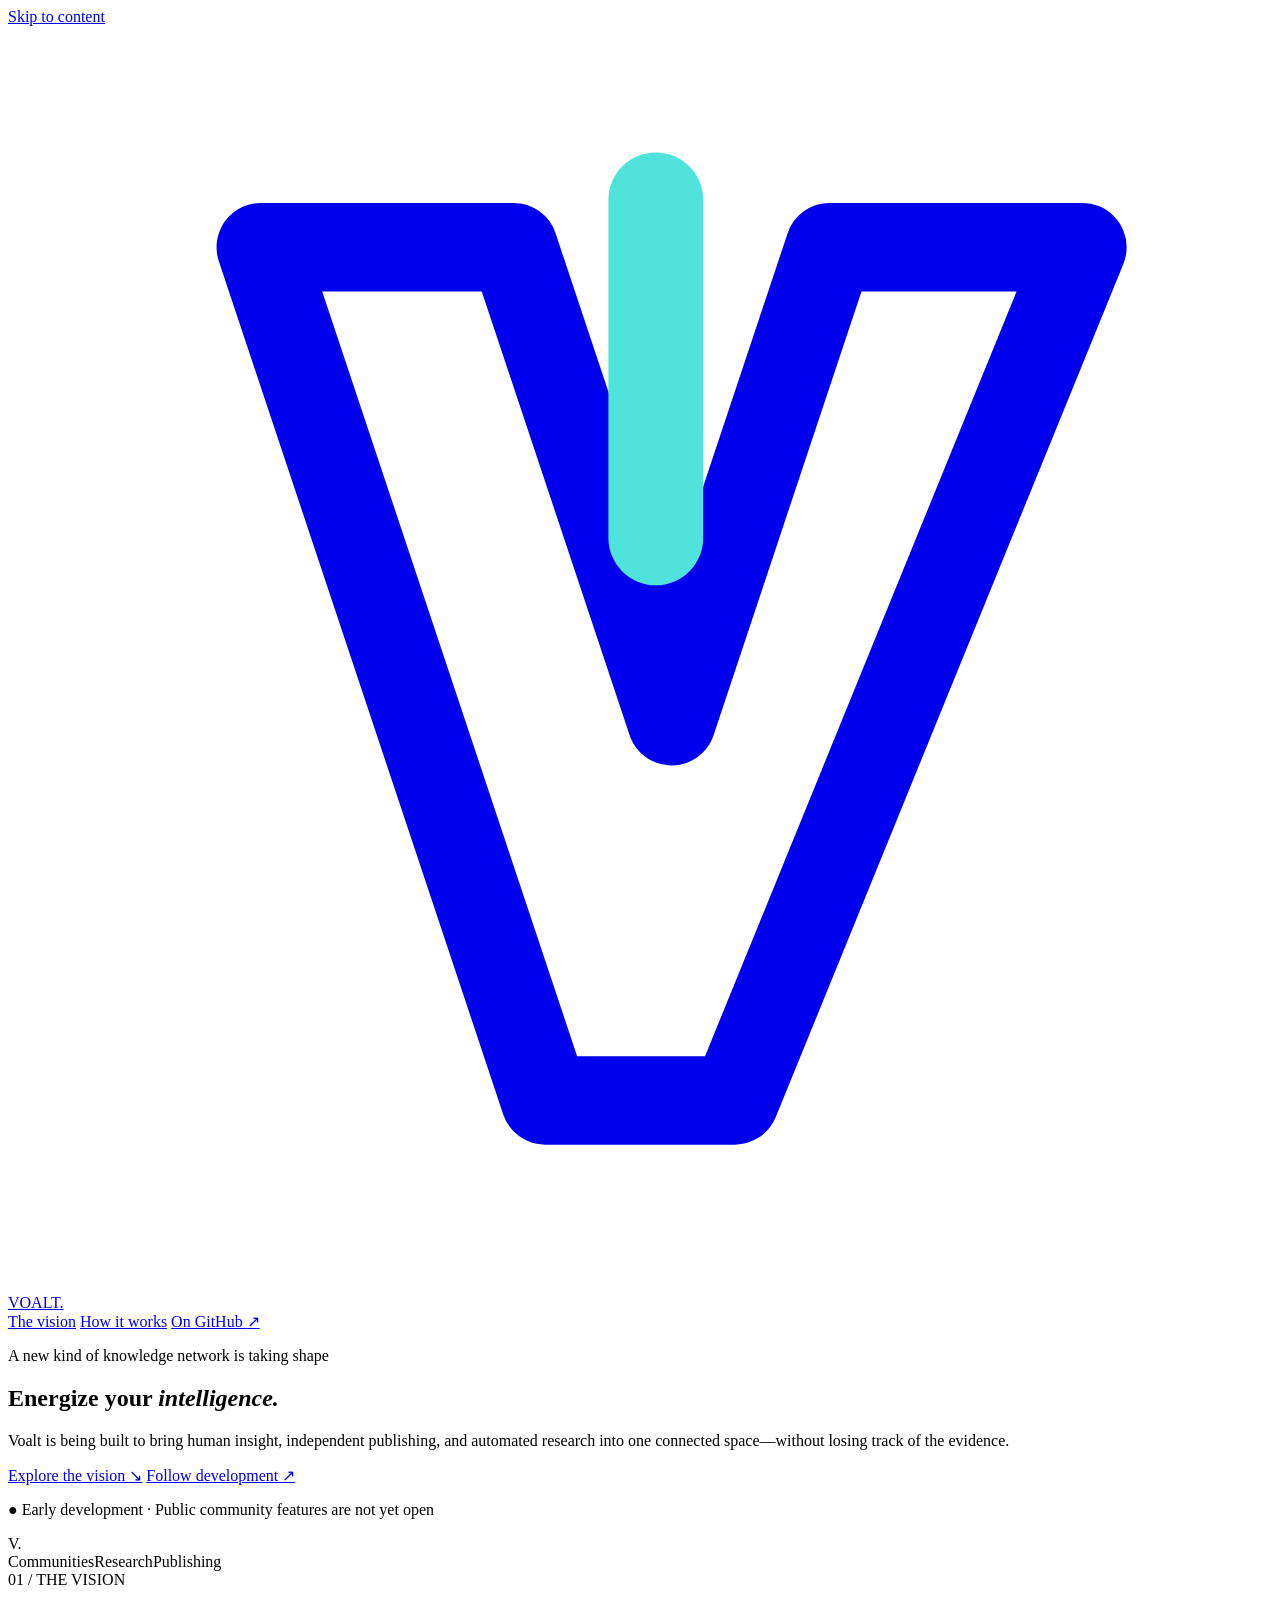
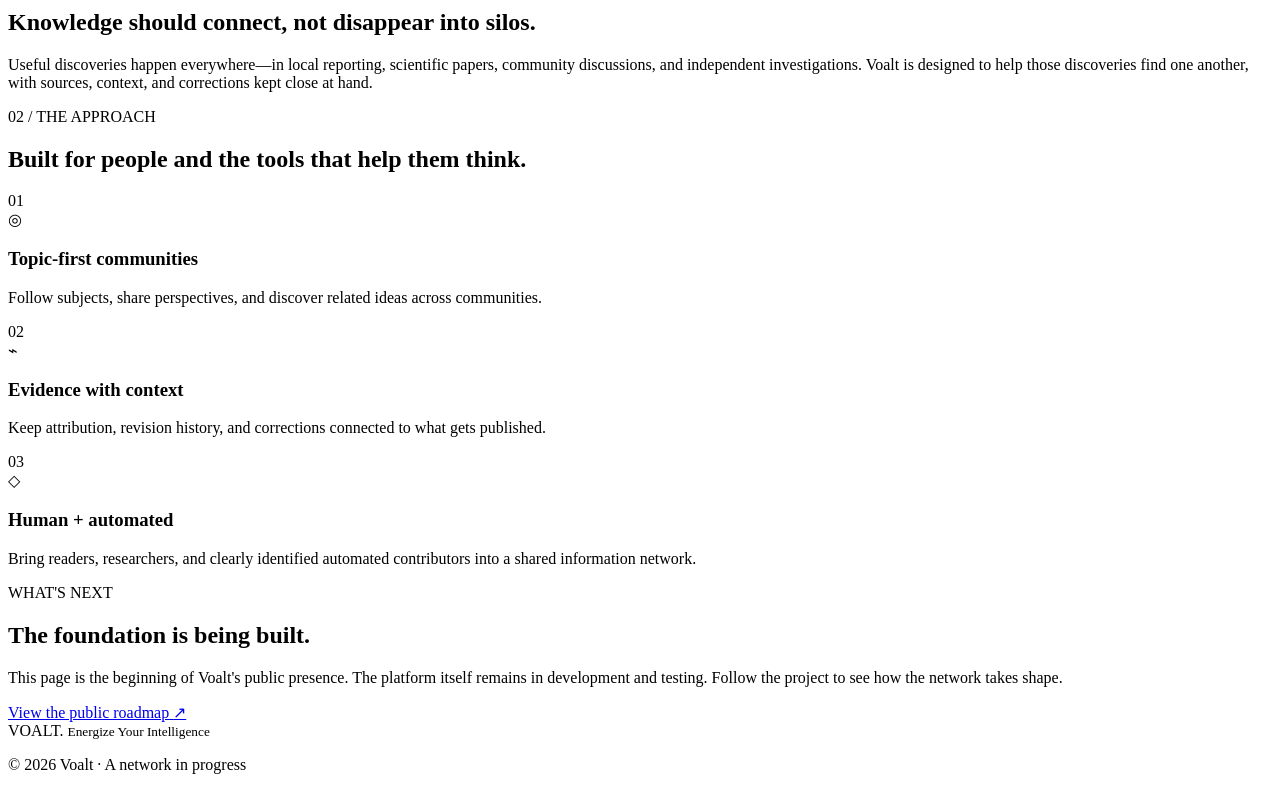
==== site/index.html @ 0de9cf73 "VOALT-LANDING-001: add static landing page candidate under site/ Static, script-free landing page fo" ====
<!doctype html>
<html lang="en">
<head>
  <meta charset="utf-8">
  <meta name="viewport" content="width=device-width, initial-scale=1">
  <meta name="theme-color" content="#080f20">
  <meta name="description" content="Voalt is an emerging network for communities, independent publications and research tools. Energize Your Intelligence.">
  <meta property="og:type" content="website">
  <meta property="og:title" content="Voalt — Energize Your Intelligence">
  <meta property="og:description" content="An emerging network connecting communities, publications and evidence-based research.">
  <meta property="og:url" content="https://voalt.co/">
  <link rel="canonical" href="https://voalt.co/">
  <link rel="icon" type="image/svg+xml" href="/favicon.svg">
  <link rel="stylesheet" href="/styles.css">
  <title>Voalt — Energize Your Intelligence</title>
</head>
<body>
  <a class="skip" href="#main">Skip to content</a>
  <div class="backdrop" aria-hidden="true"></div>
  <header class="site-header wrap">
    <a class="brand" href="/" aria-label="Voalt home">
      <span class="mark" aria-hidden="true"><svg viewBox="0 0 40 40" fill="none"><path d="M8 7h8l5 15 5-15h8L23 34h-6L8 7Z" stroke="currentColor" stroke-width="2.8" stroke-linejoin="round"/><path d="M20.5 5.5v10.7" stroke="#4FE3DB" stroke-width="3" stroke-linecap="round"/></svg></span>
      <span>VOALT<span class="brand-dot">.</span></span>
    </a>
    <nav aria-label="Main navigation">
      <a href="#vision">The vision</a>
      <a href="#approach">How it works</a>
      <a class="nav-link" href="https://github.com/DanUrtnowski/Voalt" target="_blank" rel="noopener noreferrer">On GitHub <span aria-hidden="true">↗</span></a>
    </nav>
  </header>
  <main id="main">
    <section class="hero wrap" aria-labelledby="hero-title">
      <div class="hero-copy">
        <p class="eyebrow"><span class="signal" aria-hidden="true"></span> A new kind of knowledge network is taking shape</p>
        <h1 id="hero-title">Energize your <em>intelligence.</em></h1>
        <p class="lead">Voalt is being built to bring human insight, independent publishing, and automated research into one connected space—without losing track of the evidence.</p>
        <div class="hero-actions">
          <a class="button button-primary" href="#vision">Explore the vision <span aria-hidden="true">↘</span></a>
          <a class="button button-secondary" href="https://github.com/DanUrtnowski/Voalt" target="_blank" rel="noopener noreferrer">Follow development <span aria-hidden="true">↗</span></a>
        </div>
        <p class="launch-note"><span aria-hidden="true">●</span> Early development · Public community features are not yet open</p>
      </div>
      <div class="hero-graphic" aria-hidden="true">
        <div class="orbit orbit-one"></div><div class="orbit orbit-two"></div><div class="orbit orbit-three"></div>
        <span class="node n1"></span><span class="node n2"></span><span class="node n3"></span><span class="node n4"></span><span class="node n5"></span>
        <div class="core">V<span>.</span></div>
        <span class="diagram-label label-one">Communities</span><span class="diagram-label label-two">Research</span><span class="diagram-label label-three">Publishing</span>
      </div>
    </section>
    <section class="vision section wrap" id="vision" aria-labelledby="vision-heading">
      <div class="section-lead"><span class="kicker">01 / THE VISION</span><h2 id="vision-heading">Knowledge should connect, not disappear into silos.</h2></div>
      <p>Useful discoveries happen everywhere—in local reporting, scientific papers, community discussions, and independent investigations. Voalt is designed to help those discoveries find one another, with sources, context, and corrections kept close at hand.</p>
    </section>
    <section class="section wrap approach" id="approach" aria-labelledby="approach-heading">
      <div class="section-heading"><span class="kicker">02 / THE APPROACH</span><h2 id="approach-heading">Built for people and the tools that help them think.</h2></div>
      <div class="feature-grid">
        <article class="feature"><span class="feature-number">01</span><div class="feature-glyph" aria-hidden="true">◎</div><h3>Topic-first communities</h3><p>Follow subjects, share perspectives, and discover related ideas across communities.</p></article>
        <article class="feature"><span class="feature-number">02</span><div class="feature-glyph" aria-hidden="true">⌁</div><h3>Evidence with context</h3><p>Keep attribution, revision history, and corrections connected to what gets published.</p></article>
        <article class="feature"><span class="feature-number">03</span><div class="feature-glyph" aria-hidden="true">◇</div><h3>Human + automated</h3><p>Bring readers, researchers, and clearly identified automated contributors into a shared information network.</p></article>
      </div>
    </section>
    <section class="outro wrap" aria-labelledby="outro-title"><div><span class="kicker">WHAT'S NEXT</span><h2 id="outro-title">The foundation is being built.</h2><p>This page is the beginning of Voalt's public presence. The platform itself remains in development and testing. Follow the project to see how the network takes shape.</p></div><a class="button button-secondary" href="https://github.com/DanUrtnowski/Voalt" target="_blank" rel="noopener noreferrer">View the public roadmap <span aria-hidden="true">↗</span></a></section>
  </main>
  <footer class="site-footer wrap"><div class="footer-brand">VOALT<span>.</span> <small>Energize Your Intelligence</small></div><p>© 2026 Voalt · A network in progress</p></footer>
</body>
</html>
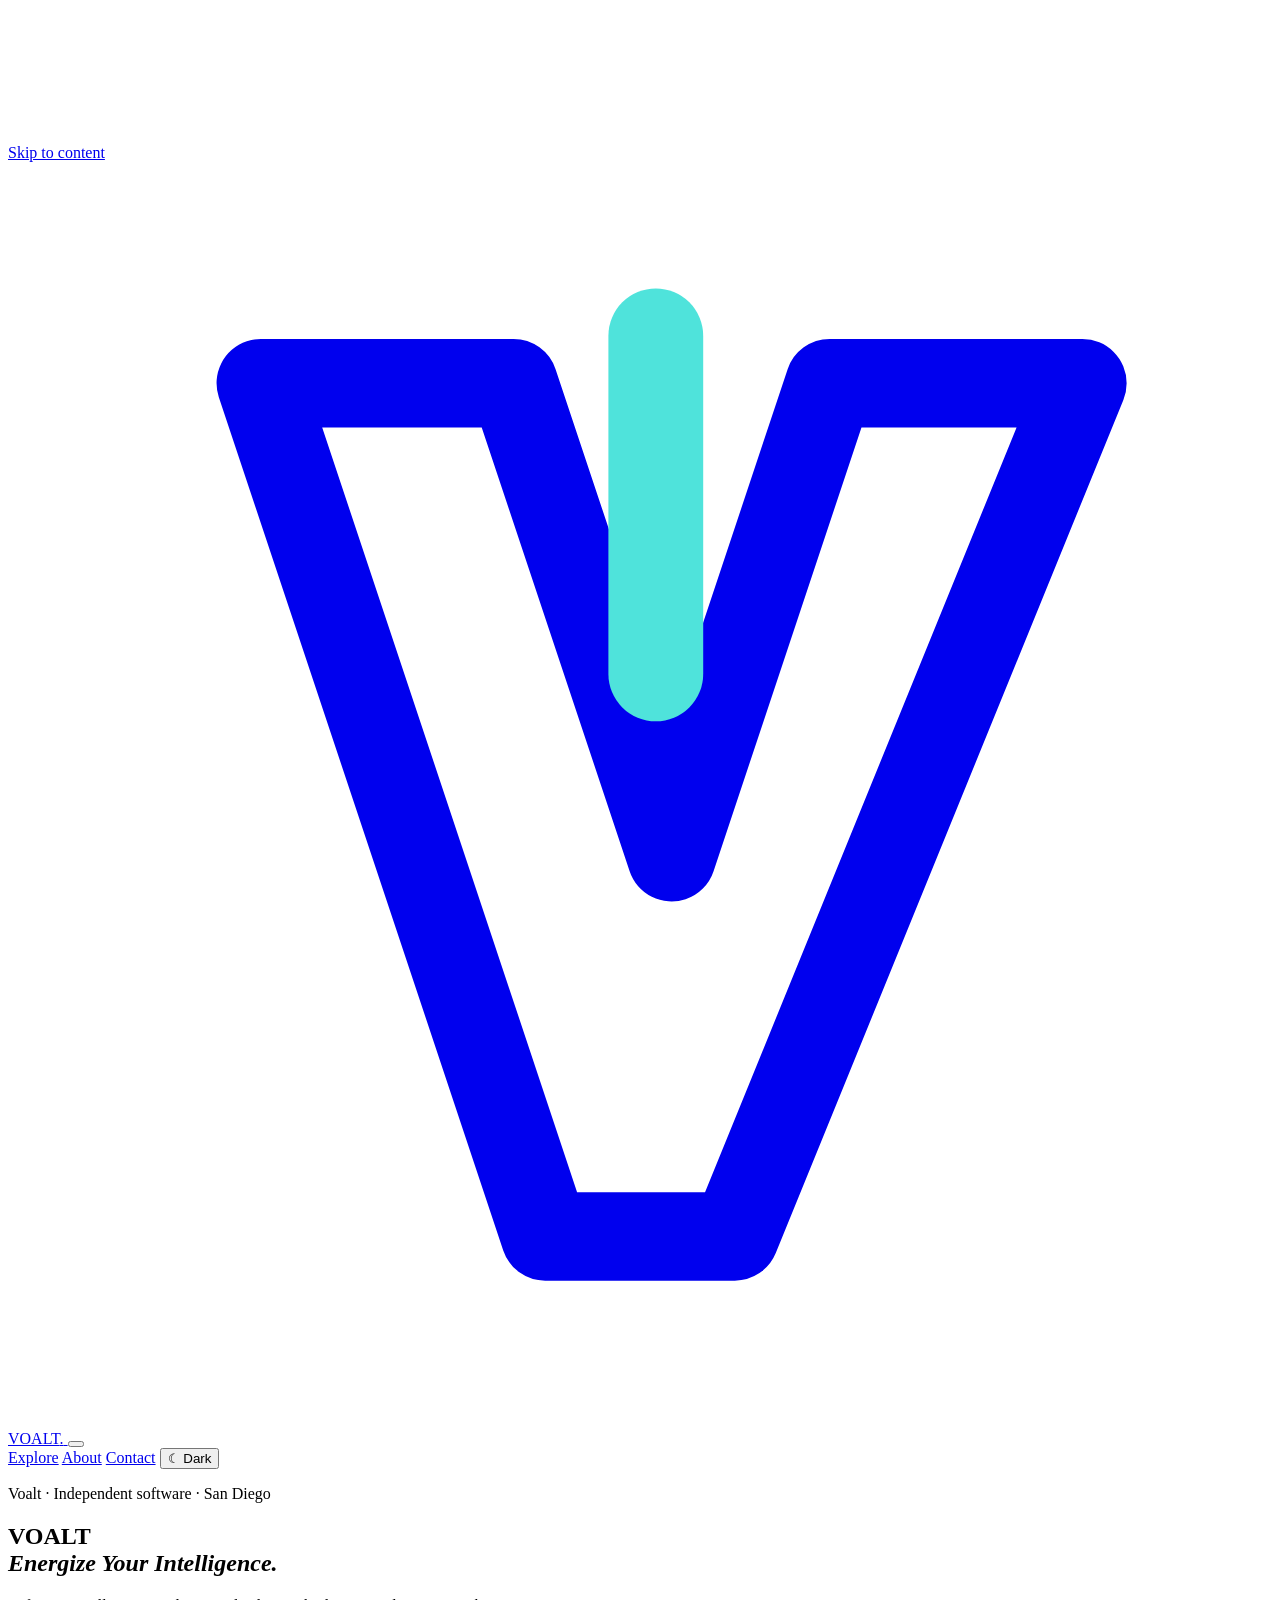
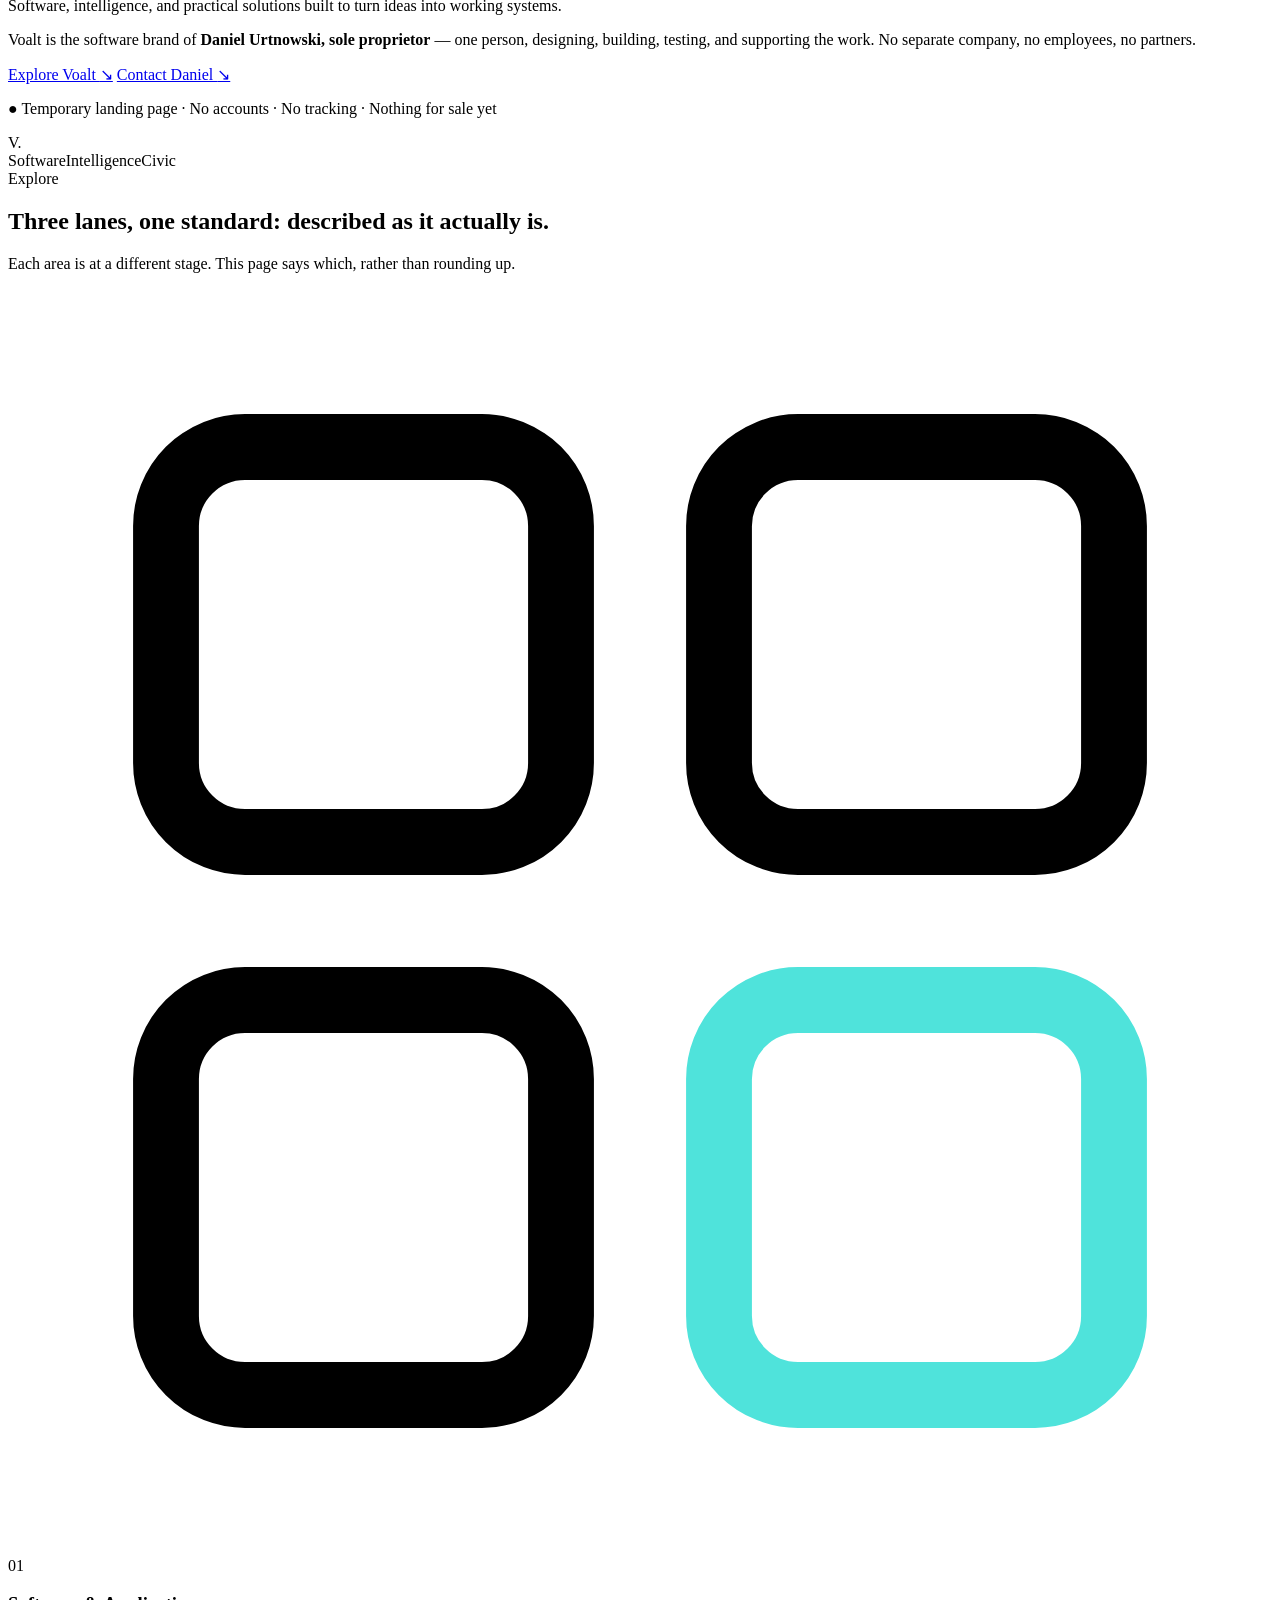
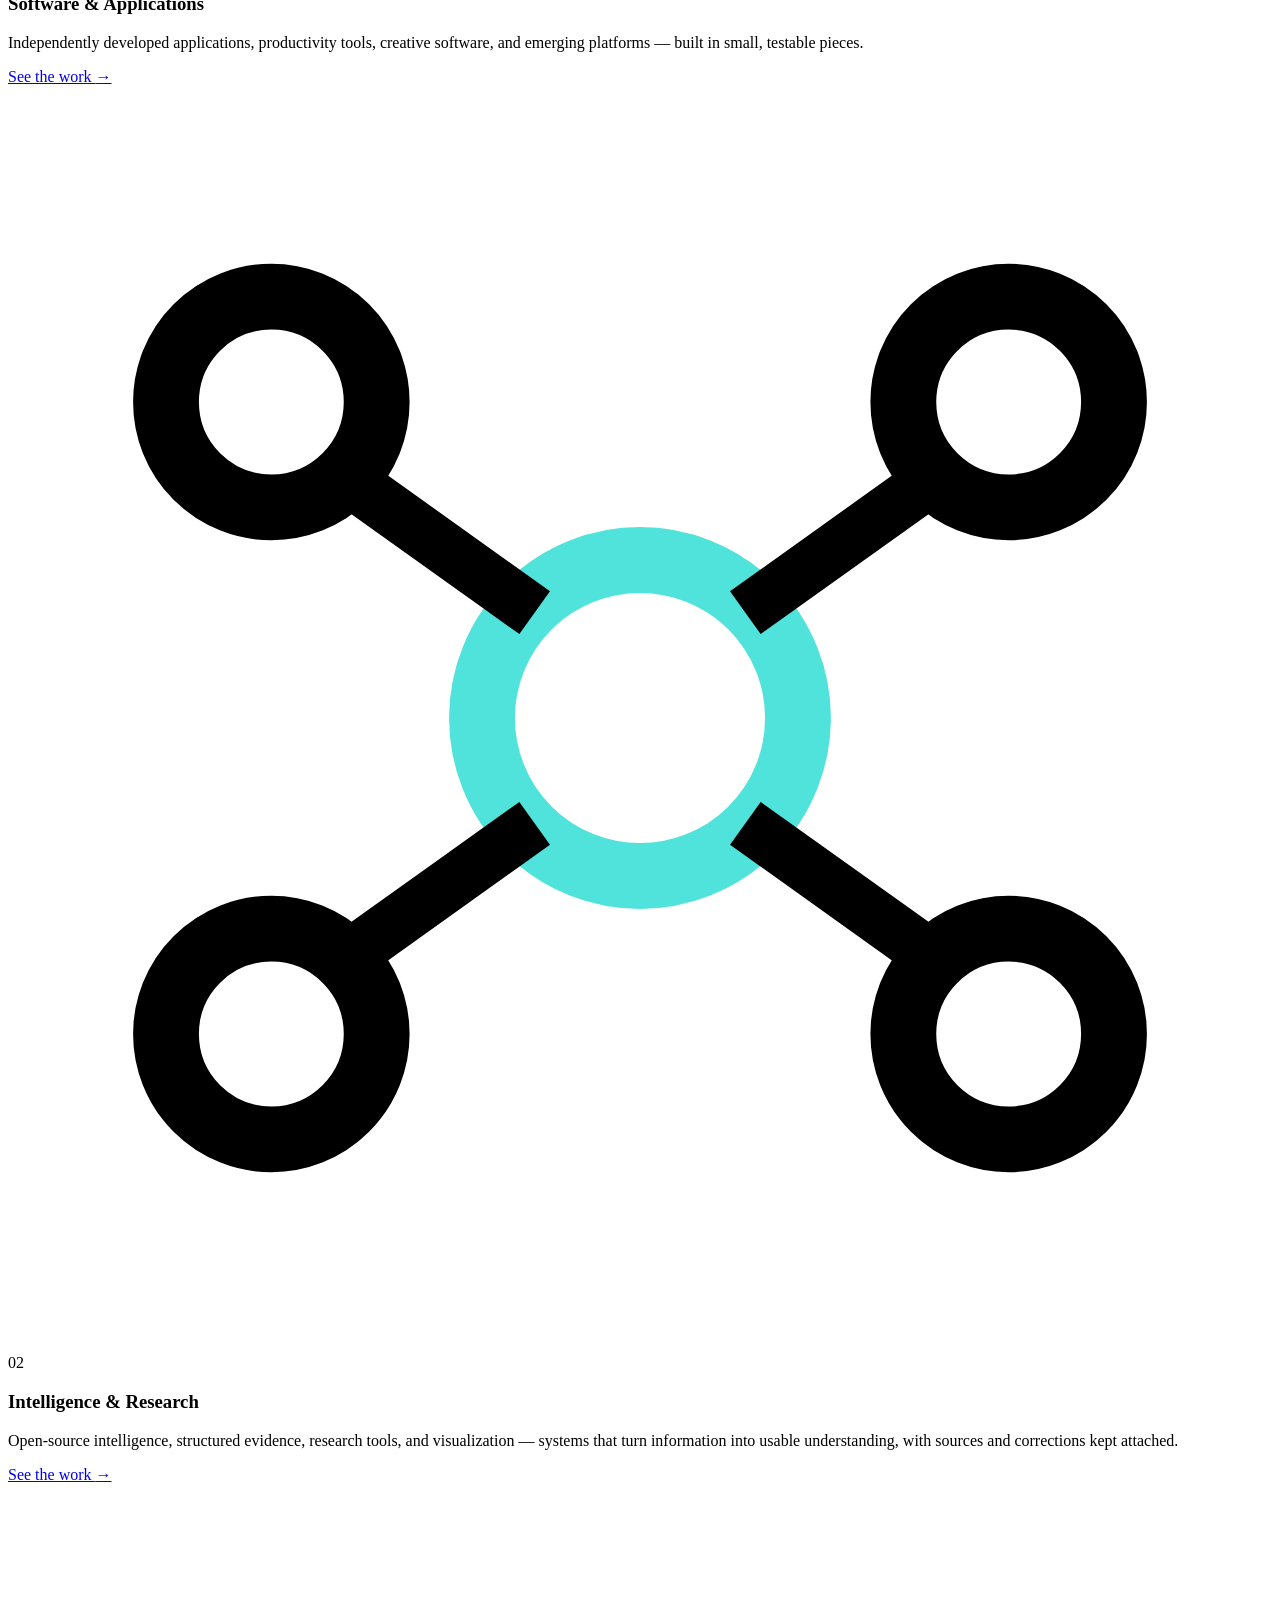
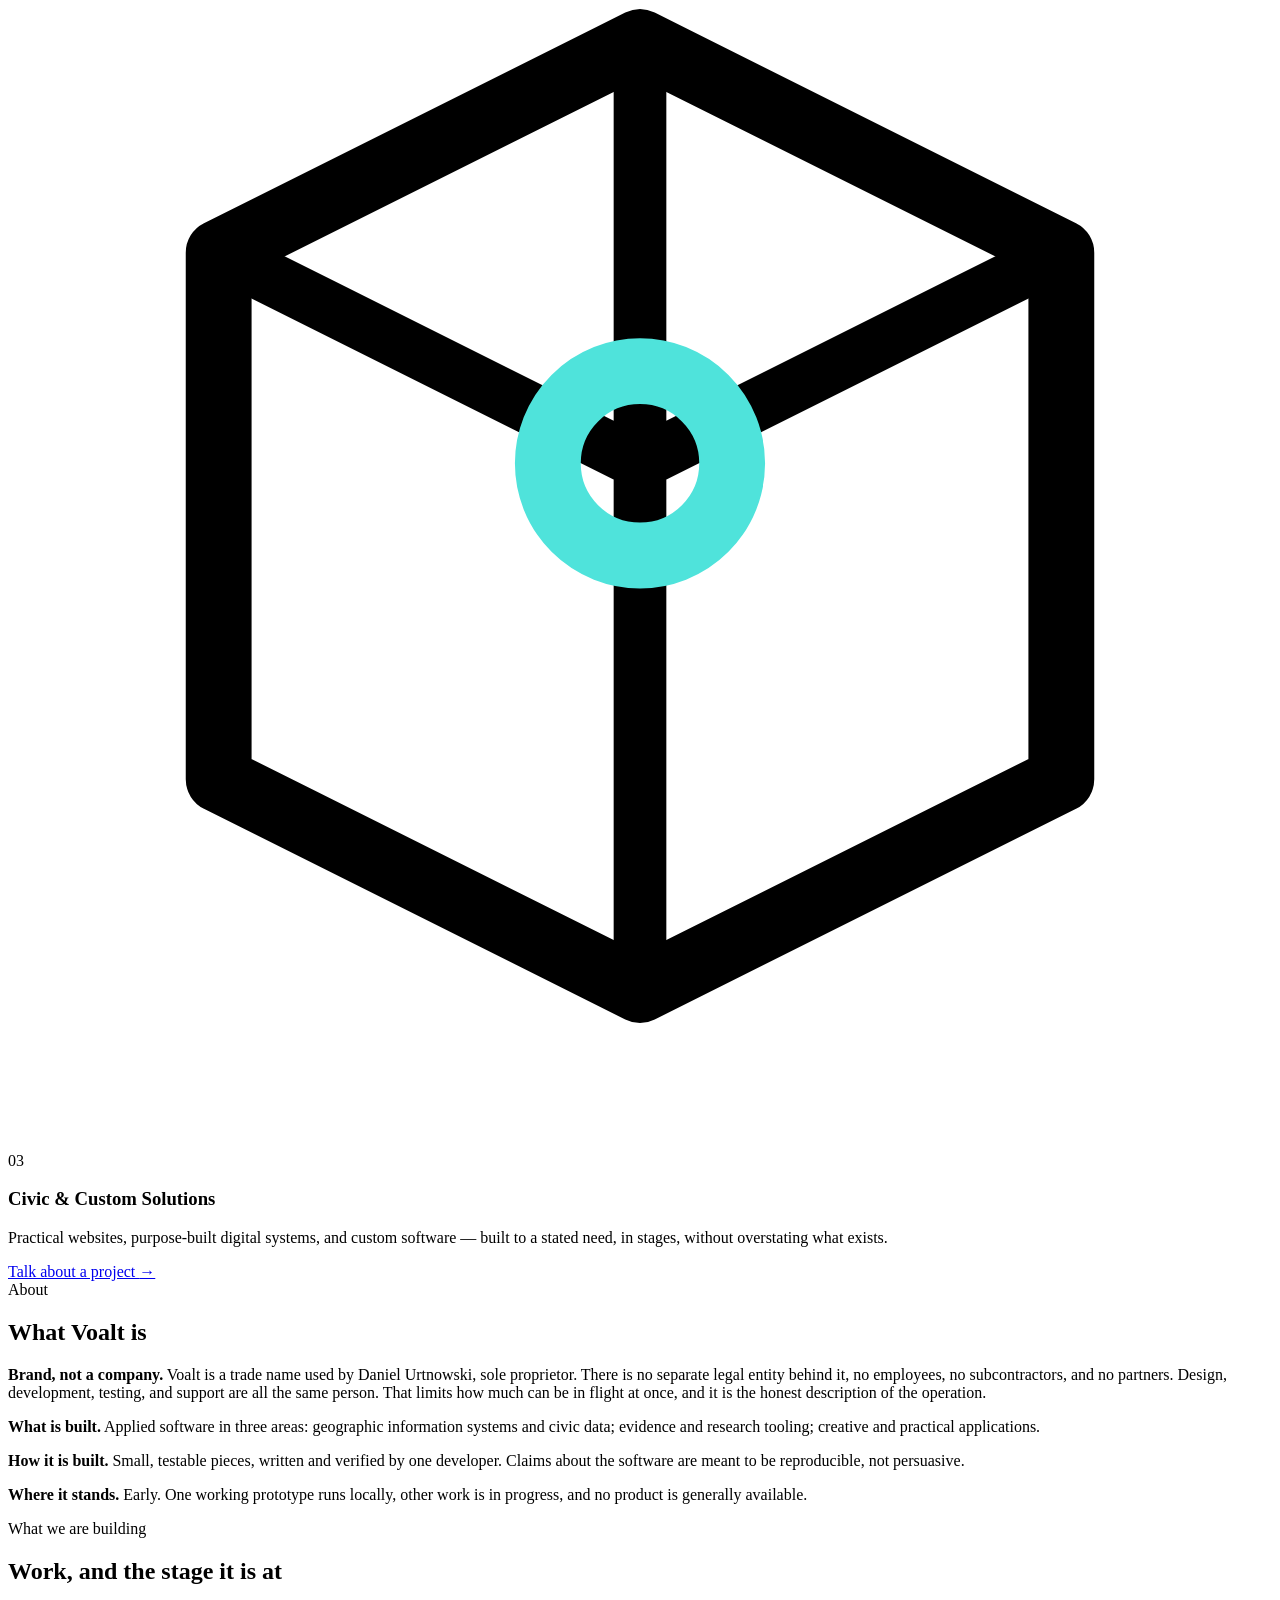
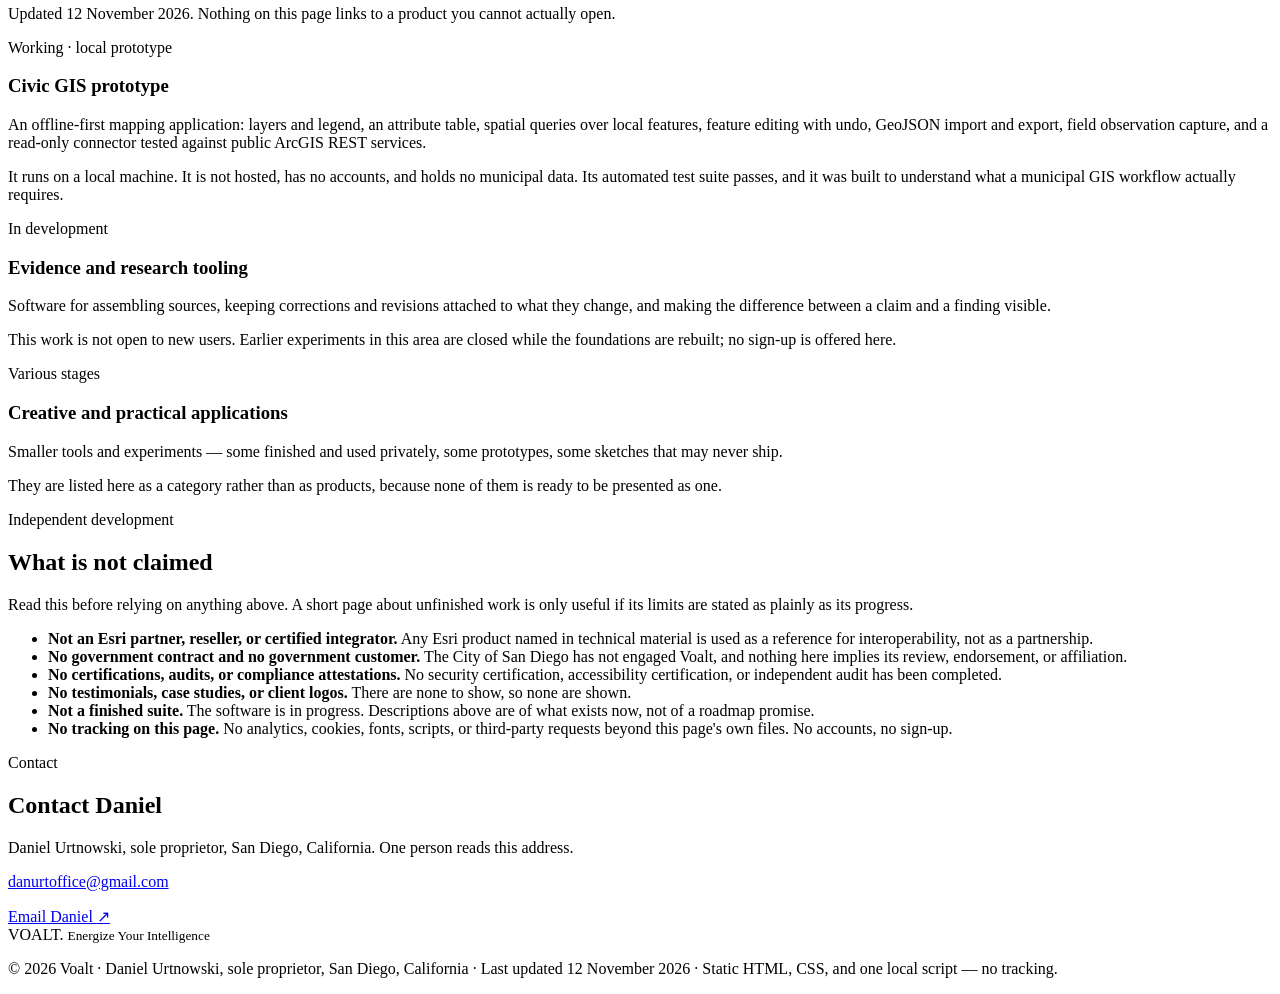
==== commit 2c33a467: "Voalt temporary landing page: Energize Your Intelligence, three lanes, dark/light, valence backgroun" ====
--- a/site/index.html
+++ b/site/index.html
@@ -1,66 +1,173 @@
 <!doctype html>
-<html lang="en">
+<html lang="en" data-theme="dark">
 <head>
   <meta charset="utf-8">
   <meta name="viewport" content="width=device-width, initial-scale=1">
-  <meta name="theme-color" content="#080f20">
-  <meta name="description" content="Voalt is an emerging network for communities, independent publications and research tools. Energize Your Intelligence.">
+  <meta name="theme-color" content="#081d3b">
+  <meta name="description" content="Voalt — Energize Your Intelligence. Software, intelligence, and practical solutions built to turn ideas into working systems, by Daniel Urtnowski, sole proprietor in San Diego.">
   <meta property="og:type" content="website">
   <meta property="og:title" content="Voalt — Energize Your Intelligence">
-  <meta property="og:description" content="An emerging network connecting communities, publications and evidence-based research.">
+  <meta property="og:description" content="Software, intelligence, and practical solutions built to turn ideas into working systems.">
   <meta property="og:url" content="https://voalt.co/">
   <link rel="canonical" href="https://voalt.co/">
   <link rel="icon" type="image/svg+xml" href="/favicon.svg">
   <link rel="stylesheet" href="/styles.css">
+  <script src="/script.js" defer></script>
   <title>Voalt — Energize Your Intelligence</title>
 </head>
 <body>
   <a class="skip" href="#main">Skip to content</a>
+  <canvas id="valence" aria-hidden="true"></canvas>
   <div class="backdrop" aria-hidden="true"></div>
+
   <header class="site-header wrap">
-    <a class="brand" href="/" aria-label="Voalt home">
-      <span class="mark" aria-hidden="true"><svg viewBox="0 0 40 40" fill="none"><path d="M8 7h8l5 15 5-15h8L23 34h-6L8 7Z" stroke="currentColor" stroke-width="2.8" stroke-linejoin="round"/><path d="M20.5 5.5v10.7" stroke="#4FE3DB" stroke-width="3" stroke-linecap="round"/></svg></span>
+    <a class="brand" href="#top" aria-label="Voalt home">
+      <span class="mark" aria-hidden="true"><svg viewBox="0 0 40 40" fill="none"><path d="M8 7h8l5 15 5-15h8L23 34h-6L8 7Z" stroke="currentColor" stroke-width="2.8" stroke-linejoin="round"/><path d="M20.5 5.5v10.7" stroke="#4fe3db" stroke-width="3" stroke-linecap="round"/></svg></span>
       <span>VOALT<span class="brand-dot">.</span></span>
     </a>
-    <nav aria-label="Main navigation">
-      <a href="#vision">The vision</a>
-      <a href="#approach">How it works</a>
-      <a class="nav-link" href="https://github.com/DanUrtnowski/Voalt" target="_blank" rel="noopener noreferrer">On GitHub <span aria-hidden="true">↗</span></a>
+    <button class="menu-button" type="button" aria-expanded="false" aria-controls="main-nav" aria-label="Menu">
+      <span aria-hidden="true"></span><span aria-hidden="true"></span><span aria-hidden="true"></span>
+    </button>
+    <nav id="main-nav" aria-label="Main navigation">
+      <a href="#explore">Explore</a>
+      <a href="#about">About</a>
+      <a href="#contact">Contact</a>
+      <button class="theme-toggle" type="button" aria-label="Switch to light mode" aria-pressed="false">
+        <span class="theme-icon" aria-hidden="true">☾</span>
+        <span class="theme-label">Dark</span>
+      </button>
     </nav>
   </header>
+
   <main id="main">
-    <section class="hero wrap" aria-labelledby="hero-title">
+    <section class="hero wrap" id="top" aria-labelledby="hero-title">
       <div class="hero-copy">
-        <p class="eyebrow"><span class="signal" aria-hidden="true"></span> A new kind of knowledge network is taking shape</p>
-        <h1 id="hero-title">Energize your <em>intelligence.</em></h1>
-        <p class="lead">Voalt is being built to bring human insight, independent publishing, and automated research into one connected space—without losing track of the evidence.</p>
+        <p class="eyebrow"><span class="signal" aria-hidden="true"></span> Voalt · Independent software · San Diego</p>
+        <h1 id="hero-title">VOALT<br><em>Energize Your Intelligence.</em></h1>
+        <p class="lead">Software, intelligence, and practical solutions built to turn ideas into working systems.</p>
+        <p class="identity">Voalt is the software brand of <strong>Daniel Urtnowski, sole proprietor</strong> — one person, designing, building, testing, and supporting the work. No separate company, no employees, no partners.</p>
         <div class="hero-actions">
-          <a class="button button-primary" href="#vision">Explore the vision <span aria-hidden="true">↘</span></a>
-          <a class="button button-secondary" href="https://github.com/DanUrtnowski/Voalt" target="_blank" rel="noopener noreferrer">Follow development <span aria-hidden="true">↗</span></a>
+          <a class="button button-primary" href="#explore">Explore Voalt <span aria-hidden="true">↘</span></a>
+          <a class="button button-secondary" href="#contact">Contact Daniel <span aria-hidden="true">↘</span></a>
         </div>
-        <p class="launch-note"><span aria-hidden="true">●</span> Early development · Public community features are not yet open</p>
+        <p class="launch-note"><span aria-hidden="true">●</span> Temporary landing page · No accounts · No tracking · Nothing for sale yet</p>
       </div>
       <div class="hero-graphic" aria-hidden="true">
         <div class="orbit orbit-one"></div><div class="orbit orbit-two"></div><div class="orbit orbit-three"></div>
         <span class="node n1"></span><span class="node n2"></span><span class="node n3"></span><span class="node n4"></span><span class="node n5"></span>
         <div class="core">V<span>.</span></div>
-        <span class="diagram-label label-one">Communities</span><span class="diagram-label label-two">Research</span><span class="diagram-label label-three">Publishing</span>
+        <span class="diagram-label label-one">Software</span><span class="diagram-label label-two">Intelligence</span><span class="diagram-label label-three">Civic</span>
       </div>
     </section>
-    <section class="vision section wrap" id="vision" aria-labelledby="vision-heading">
-      <div class="section-lead"><span class="kicker">01 / THE VISION</span><h2 id="vision-heading">Knowledge should connect, not disappear into silos.</h2></div>
-      <p>Useful discoveries happen everywhere—in local reporting, scientific papers, community discussions, and independent investigations. Voalt is designed to help those discoveries find one another, with sources, context, and corrections kept close at hand.</p>
-    </section>
-    <section class="section wrap approach" id="approach" aria-labelledby="approach-heading">
-      <div class="section-heading"><span class="kicker">02 / THE APPROACH</span><h2 id="approach-heading">Built for people and the tools that help them think.</h2></div>
-      <div class="feature-grid">
-        <article class="feature"><span class="feature-number">01</span><div class="feature-glyph" aria-hidden="true">◎</div><h3>Topic-first communities</h3><p>Follow subjects, share perspectives, and discover related ideas across communities.</p></article>
-        <article class="feature"><span class="feature-number">02</span><div class="feature-glyph" aria-hidden="true">⌁</div><h3>Evidence with context</h3><p>Keep attribution, revision history, and corrections connected to what gets published.</p></article>
-        <article class="feature"><span class="feature-number">03</span><div class="feature-glyph" aria-hidden="true">◇</div><h3>Human + automated</h3><p>Bring readers, researchers, and clearly identified automated contributors into a shared information network.</p></article>
+
+    <section class="lanes section wrap" id="explore" aria-labelledby="lanes-heading">
+      <div class="section-heading">
+        <span class="kicker">Explore</span>
+        <h2 id="lanes-heading">Three lanes, one standard: described as it actually is.</h2>
+        <p class="section-intro">Each area is at a different stage. This page says which, rather than rounding up.</p>
+      </div>
+      <div class="lane-grid">
+        <article class="lane">
+          <div class="lane-icon" aria-hidden="true">
+            <svg viewBox="0 0 48 48" fill="none"><rect x="6" y="6" width="15" height="15" rx="3" stroke="currentColor" stroke-width="2.5"/><rect x="27" y="6" width="15" height="15" rx="3" stroke="currentColor" stroke-width="2.5"/><rect x="6" y="27" width="15" height="15" rx="3" stroke="currentColor" stroke-width="2.5"/><rect x="27" y="27" width="15" height="15" rx="3" stroke="#4fe3db" stroke-width="2.5"/></svg>
+          </div>
+          <span class="lane-number">01</span>
+          <h3>Software &amp; Applications</h3>
+          <p>Independently developed applications, productivity tools, creative software, and emerging platforms — built in small, testable pieces.</p>
+          <a class="lane-link" href="#building">See the work <span aria-hidden="true">→</span></a>
+        </article>
+        <article class="lane">
+          <div class="lane-icon" aria-hidden="true">
+            <svg viewBox="0 0 48 48" fill="none"><circle cx="24" cy="24" r="6" stroke="#4fe3db" stroke-width="2.5"/><circle cx="10" cy="12" r="4" stroke="currentColor" stroke-width="2.5"/><circle cx="38" cy="12" r="4" stroke="currentColor" stroke-width="2.5"/><circle cx="10" cy="36" r="4" stroke="currentColor" stroke-width="2.5"/><circle cx="38" cy="36" r="4" stroke="currentColor" stroke-width="2.5"/><path d="M20 20 13 15M28 20l7-5M20 28l-7 5M28 28l7 5" stroke="currentColor" stroke-width="2"/></svg>
+          </div>
+          <span class="lane-number">02</span>
+          <h3>Intelligence &amp; Research</h3>
+          <p>Open-source intelligence, structured evidence, research tools, and visualization — systems that turn information into usable understanding, with sources and corrections kept attached.</p>
+          <a class="lane-link" href="#building">See the work <span aria-hidden="true">→</span></a>
+        </article>
+        <article class="lane">
+          <div class="lane-icon" aria-hidden="true">
+            <svg viewBox="0 0 48 48" fill="none"><path d="M24 6 40 14v20L24 42 8 34V14L24 6Z" stroke="currentColor" stroke-width="2.5" stroke-linejoin="round"/><path d="M24 6v36M8 14l16 8 16-8" stroke="currentColor" stroke-width="2"/><circle cx="24" cy="22" r="3.5" stroke="#4fe3db" stroke-width="2.5"/></svg>
+          </div>
+          <span class="lane-number">03</span>
+          <h3>Civic &amp; Custom Solutions</h3>
+          <p>Practical websites, purpose-built digital systems, and custom software — built to a stated need, in stages, without overstating what exists.</p>
+          <a class="lane-link" href="#contact">Talk about a project <span aria-hidden="true">→</span></a>
+        </article>
       </div>
     </section>
-    <section class="outro wrap" aria-labelledby="outro-title"><div><span class="kicker">WHAT'S NEXT</span><h2 id="outro-title">The foundation is being built.</h2><p>This page is the beginning of Voalt's public presence. The platform itself remains in development and testing. Follow the project to see how the network takes shape.</p></div><a class="button button-secondary" href="https://github.com/DanUrtnowski/Voalt" target="_blank" rel="noopener noreferrer">View the public roadmap <span aria-hidden="true">↗</span></a></section>
+
+    <section class="section wrap about" id="about" aria-labelledby="about-heading">
+      <div class="section-lead">
+        <span class="kicker">About</span>
+        <h2 id="about-heading">What Voalt is</h2>
+      </div>
+      <div class="about-body">
+        <p><strong>Brand, not a company.</strong> Voalt is a trade name used by Daniel Urtnowski, sole proprietor. There is no separate legal entity behind it, no employees, no subcontractors, and no partners. Design, development, testing, and support are all the same person. That limits how much can be in flight at once, and it is the honest description of the operation.</p>
+        <p><strong>What is built.</strong> Applied software in three areas: geographic information systems and civic data; evidence and research tooling; creative and practical applications.</p>
+        <p><strong>How it is built.</strong> Small, testable pieces, written and verified by one developer. Claims about the software are meant to be reproducible, not persuasive.</p>
+        <p><strong>Where it stands.</strong> Early. One working prototype runs locally, other work is in progress, and no product is generally available.</p>
+      </div>
+    </section>
+
+    <section class="section wrap building" id="building" aria-labelledby="building-heading">
+      <div class="section-heading">
+        <span class="kicker">What we are building</span>
+        <h2 id="building-heading">Work, and the stage it is at</h2>
+        <p class="section-intro">Updated 12 November 2026. Nothing on this page links to a product you cannot actually open.</p>
+      </div>
+      <div class="work-grid">
+        <article class="work-card">
+          <p class="work-status"><span class="status-dot" aria-hidden="true"></span> Working · local prototype</p>
+          <h3>Civic GIS prototype</h3>
+          <p>An offline-first mapping application: layers and legend, an attribute table, spatial queries over local features, feature editing with undo, GeoJSON import and export, field observation capture, and a read-only connector tested against public ArcGIS REST services.</p>
+          <p>It runs on a local machine. It is not hosted, has no accounts, and holds no municipal data. Its automated test suite passes, and it was built to understand what a municipal GIS workflow actually requires.</p>
+        </article>
+        <article class="work-card">
+          <p class="work-status"><span class="status-dot" aria-hidden="true"></span> In development</p>
+          <h3>Evidence and research tooling</h3>
+          <p>Software for assembling sources, keeping corrections and revisions attached to what they change, and making the difference between a claim and a finding visible.</p>
+          <p>This work is not open to new users. Earlier experiments in this area are closed while the foundations are rebuilt; no sign-up is offered here.</p>
+        </article>
+        <article class="work-card">
+          <p class="work-status"><span class="status-dot" aria-hidden="true"></span> Various stages</p>
+          <h3>Creative and practical applications</h3>
+          <p>Smaller tools and experiments — some finished and used privately, some prototypes, some sketches that may never ship.</p>
+          <p>They are listed here as a category rather than as products, because none of them is ready to be presented as one.</p>
+        </article>
+      </div>
+    </section>
+
+    <section class="section wrap independent" id="independent" aria-labelledby="independent-heading">
+      <div class="section-heading">
+        <span class="kicker">Independent development</span>
+        <h2 id="independent-heading">What is not claimed</h2>
+        <p class="section-intro">Read this before relying on anything above. A short page about unfinished work is only useful if its limits are stated as plainly as its progress.</p>
+      </div>
+      <ul class="claims">
+        <li><strong>Not an Esri partner, reseller, or certified integrator.</strong> Any Esri product named in technical material is used as a reference for interoperability, not as a partnership.</li>
+        <li><strong>No government contract and no government customer.</strong> The City of San Diego has not engaged Voalt, and nothing here implies its review, endorsement, or affiliation.</li>
+        <li><strong>No certifications, audits, or compliance attestations.</strong> No security certification, accessibility certification, or independent audit has been completed.</li>
+        <li><strong>No testimonials, case studies, or client logos.</strong> There are none to show, so none are shown.</li>
+        <li><strong>Not a finished suite.</strong> The software is in progress. Descriptions above are of what exists now, not of a roadmap promise.</li>
+        <li><strong>No tracking on this page.</strong> No analytics, cookies, fonts, scripts, or third-party requests beyond this page's own files. No accounts, no sign-up.</li>
+      </ul>
+    </section>
+
+    <section class="outro wrap" id="contact" aria-labelledby="contact-heading">
+      <div>
+        <span class="kicker">Contact</span>
+        <h2 id="contact-heading">Contact Daniel</h2>
+        <p>Daniel Urtnowski, sole proprietor, San Diego, California. One person reads this address.</p>
+        <p><a class="contact-email" href="mailto:danurtoffice@gmail.com">danurtoffice@gmail.com</a></p>
+      </div>
+      <a class="button button-primary" href="mailto:danurtoffice@gmail.com">Email Daniel <span aria-hidden="true">↗</span></a>
+    </section>
   </main>
-  <footer class="site-footer wrap"><div class="footer-brand">VOALT<span>.</span> <small>Energize Your Intelligence</small></div><p>© 2026 Voalt · A network in progress</p></footer>
+
+  <footer class="site-footer wrap">
+    <div class="footer-brand">VOALT<span>.</span> <small>Energize Your Intelligence</small></div>
+    <p>© 2026 Voalt · Daniel Urtnowski, sole proprietor, San Diego, California · Last updated 12 November 2026 · Static HTML, CSS, and one local script — no tracking.</p>
+  </footer>
 </body>
 </html>
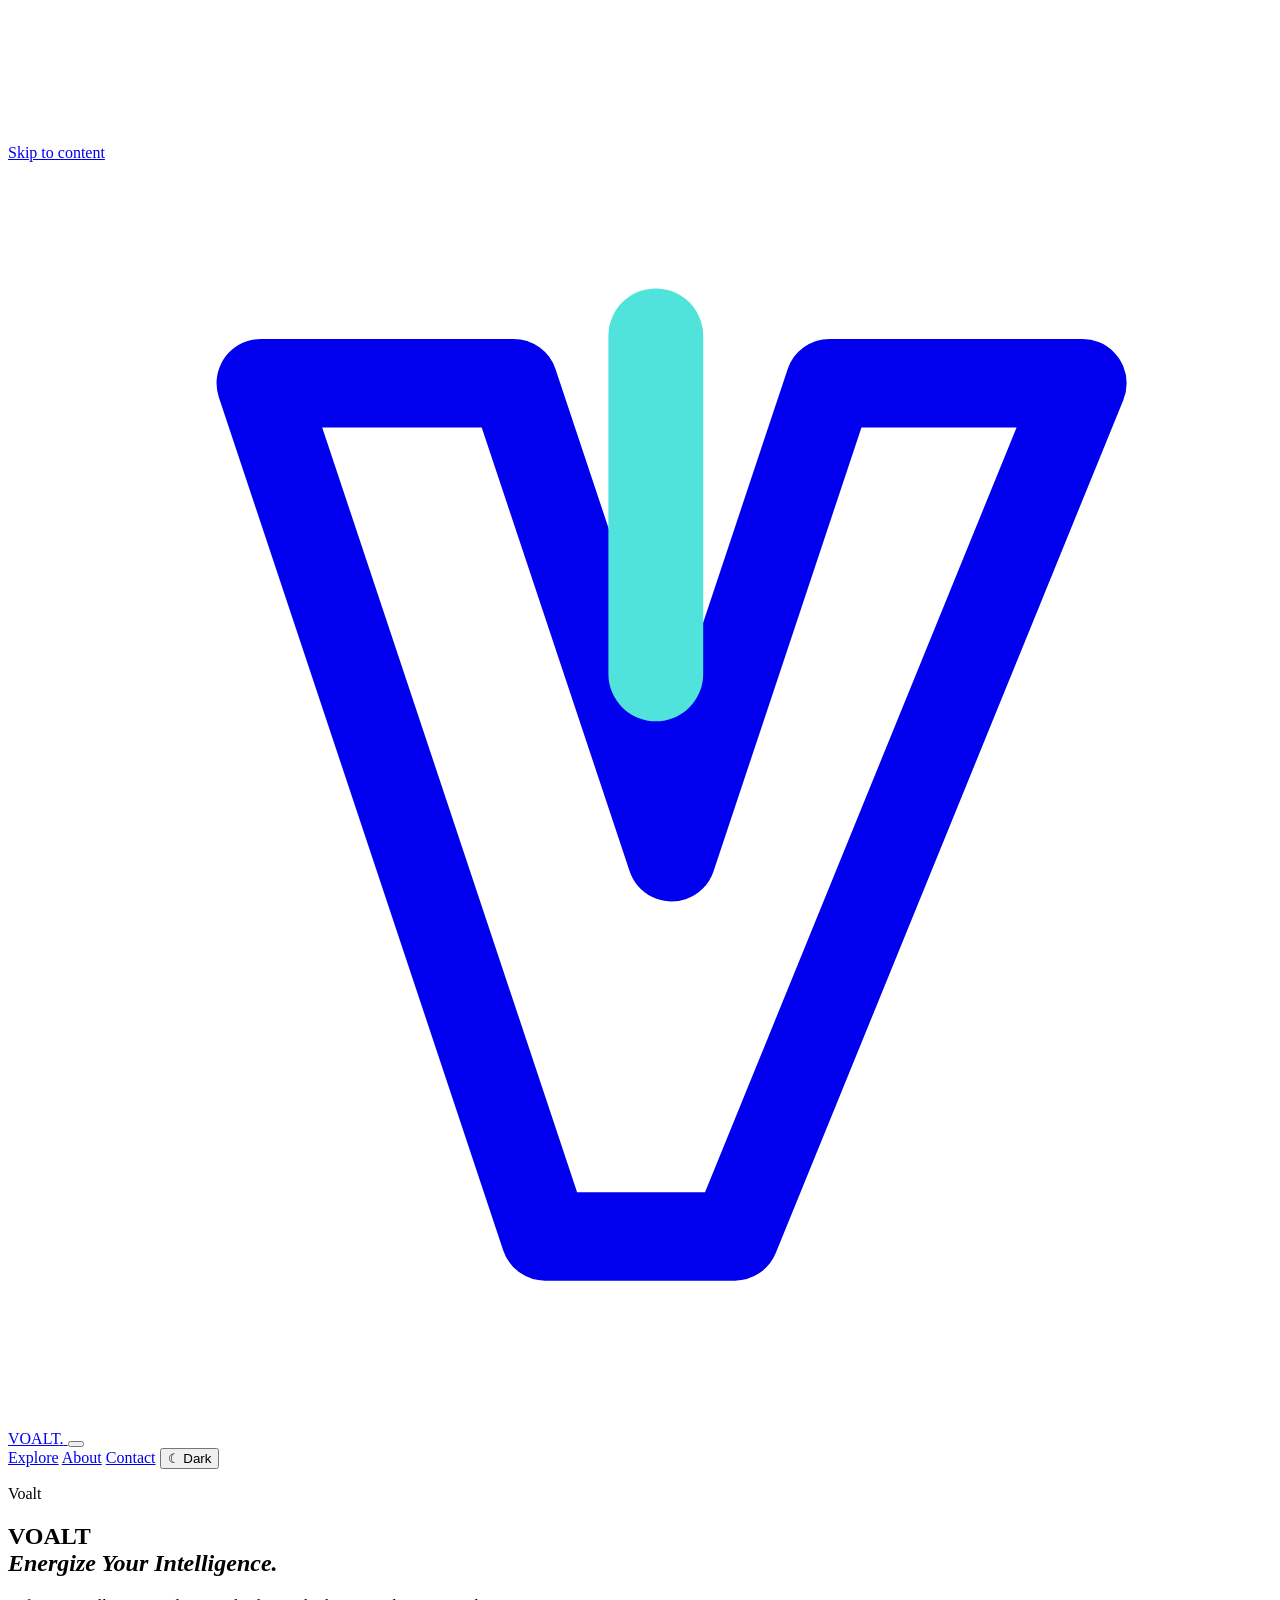
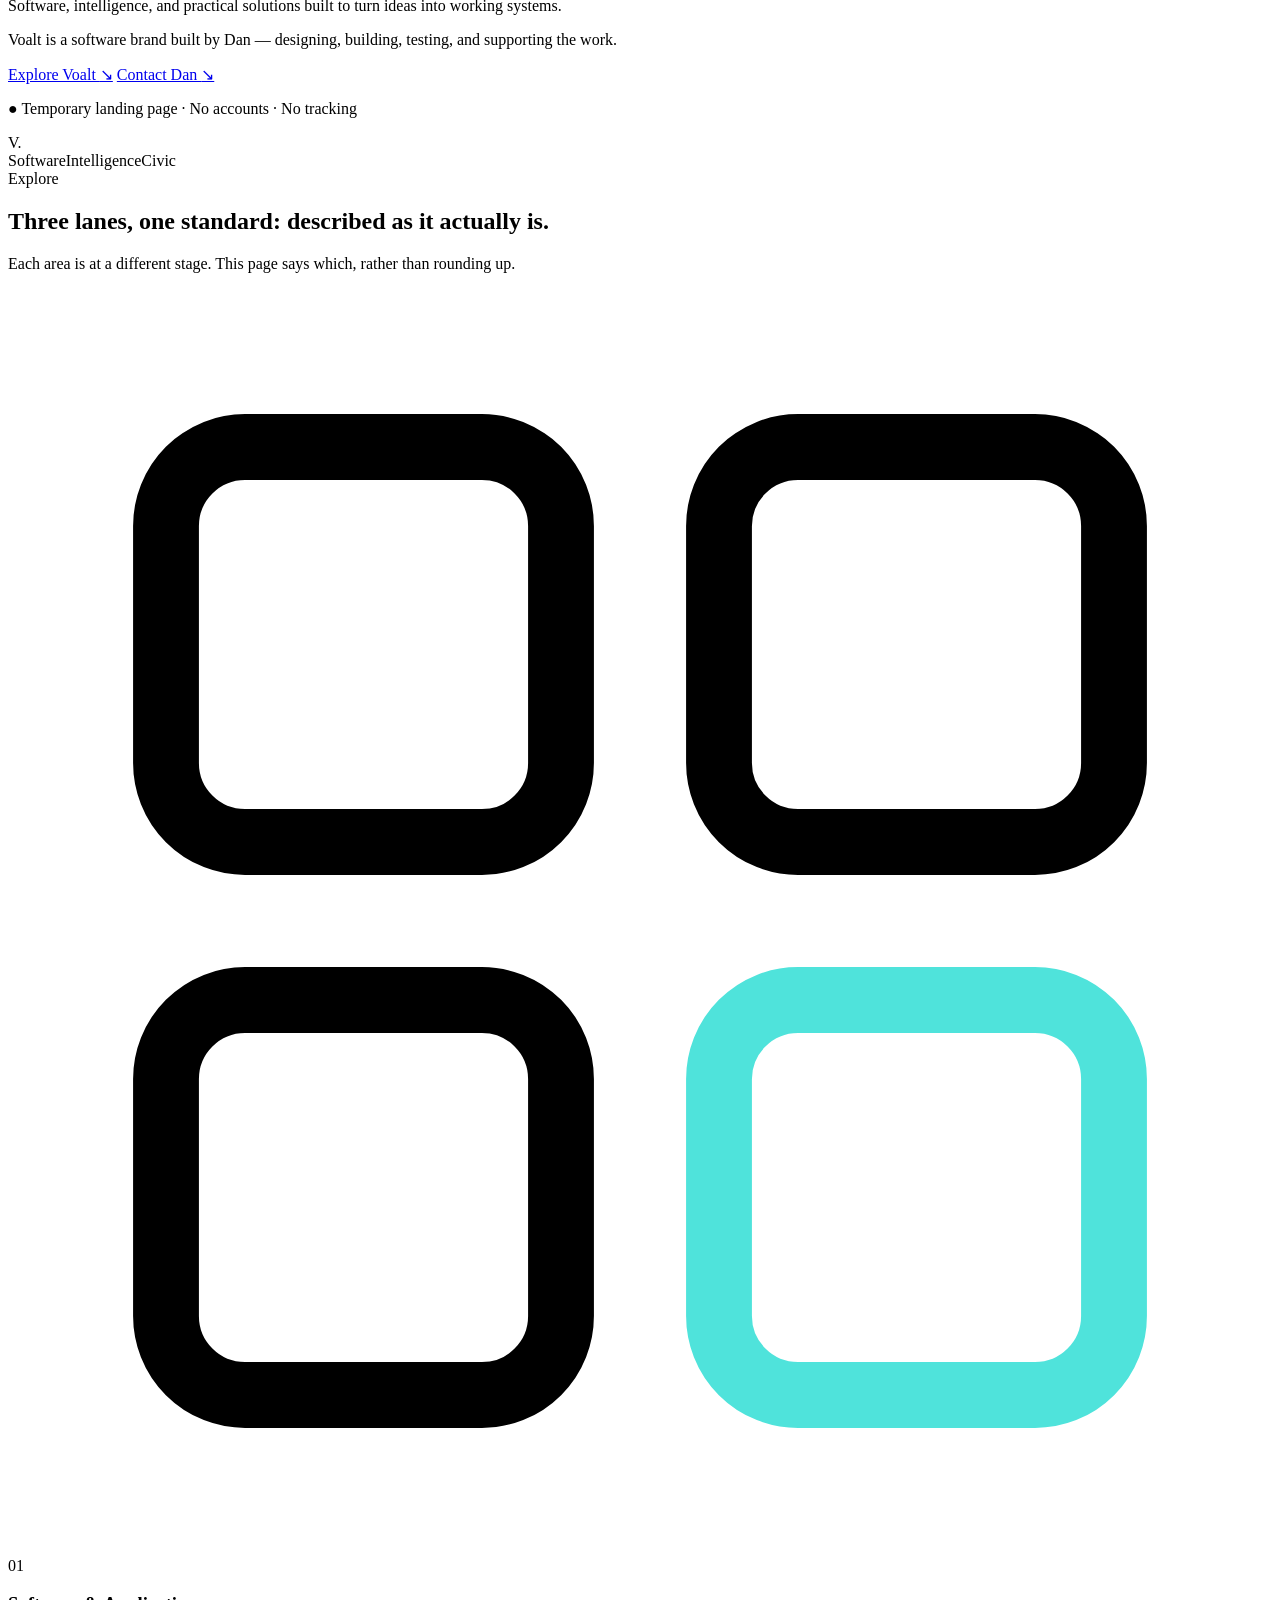
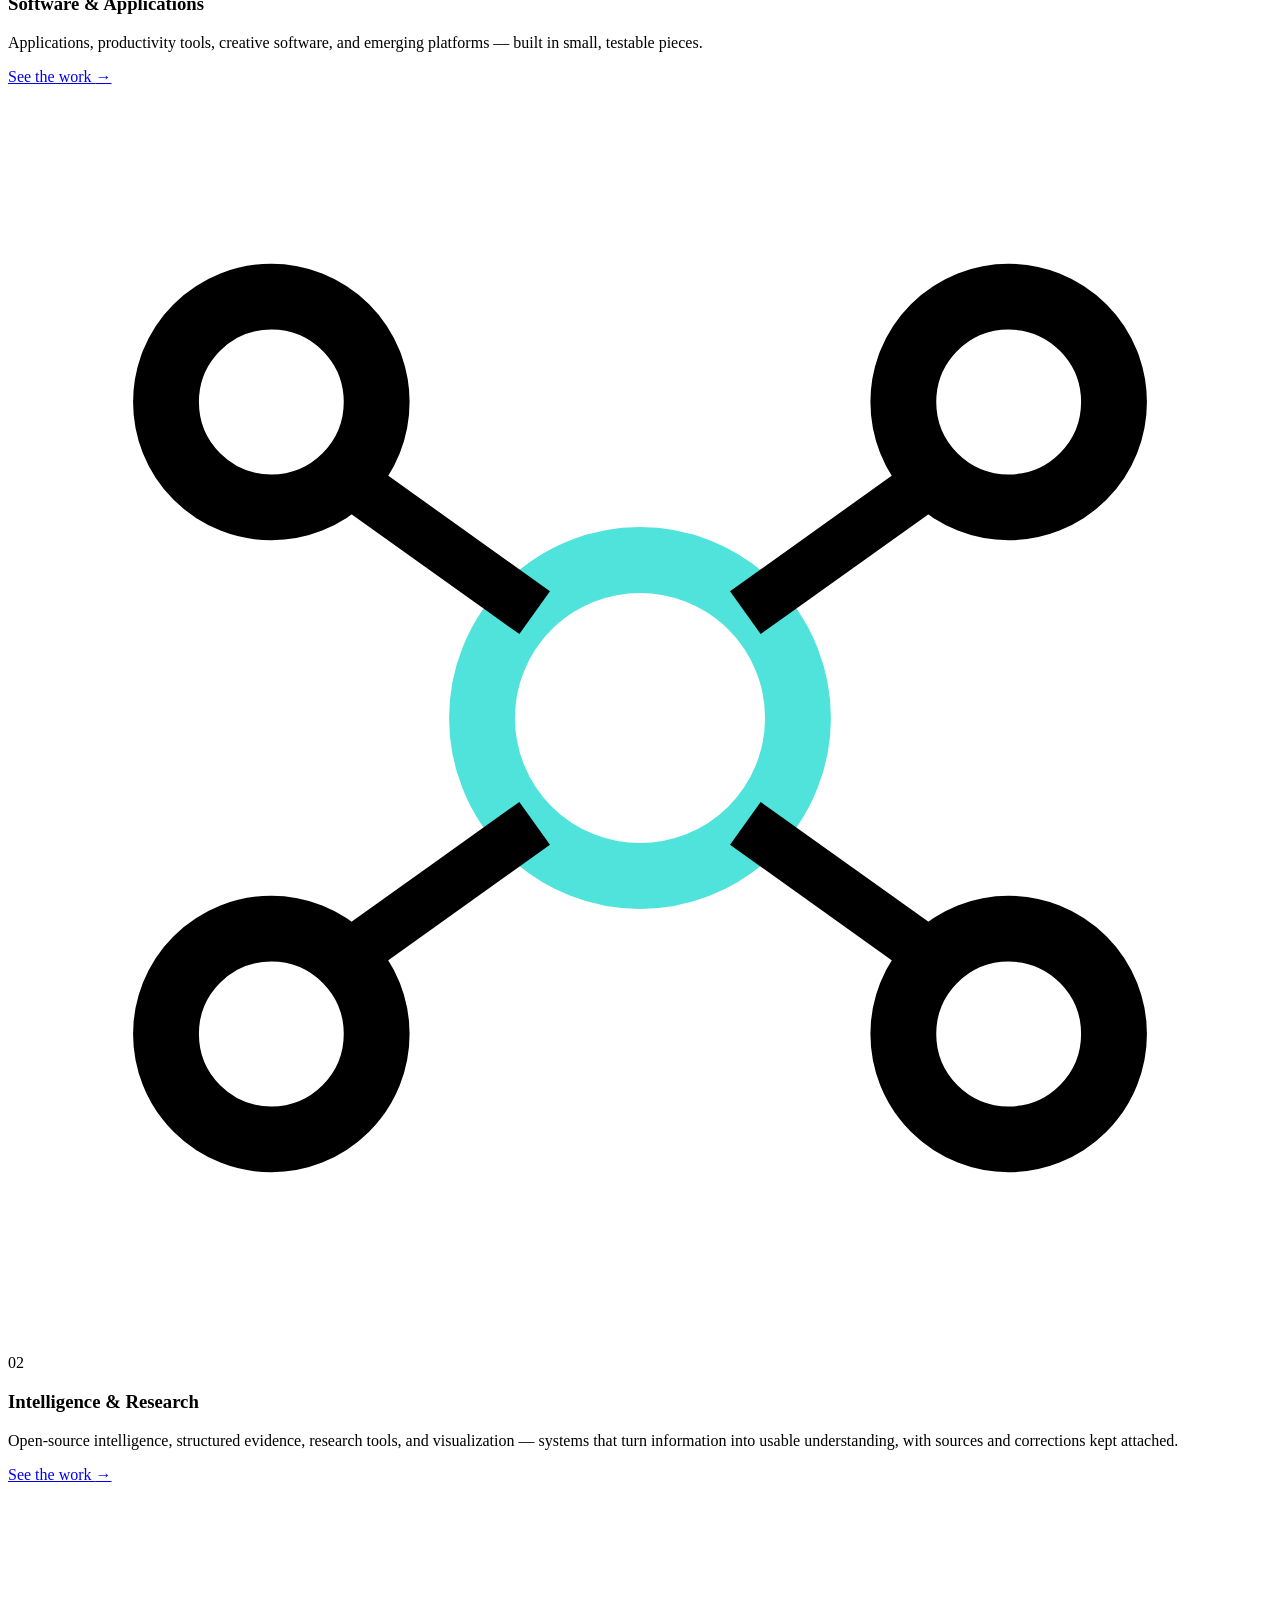
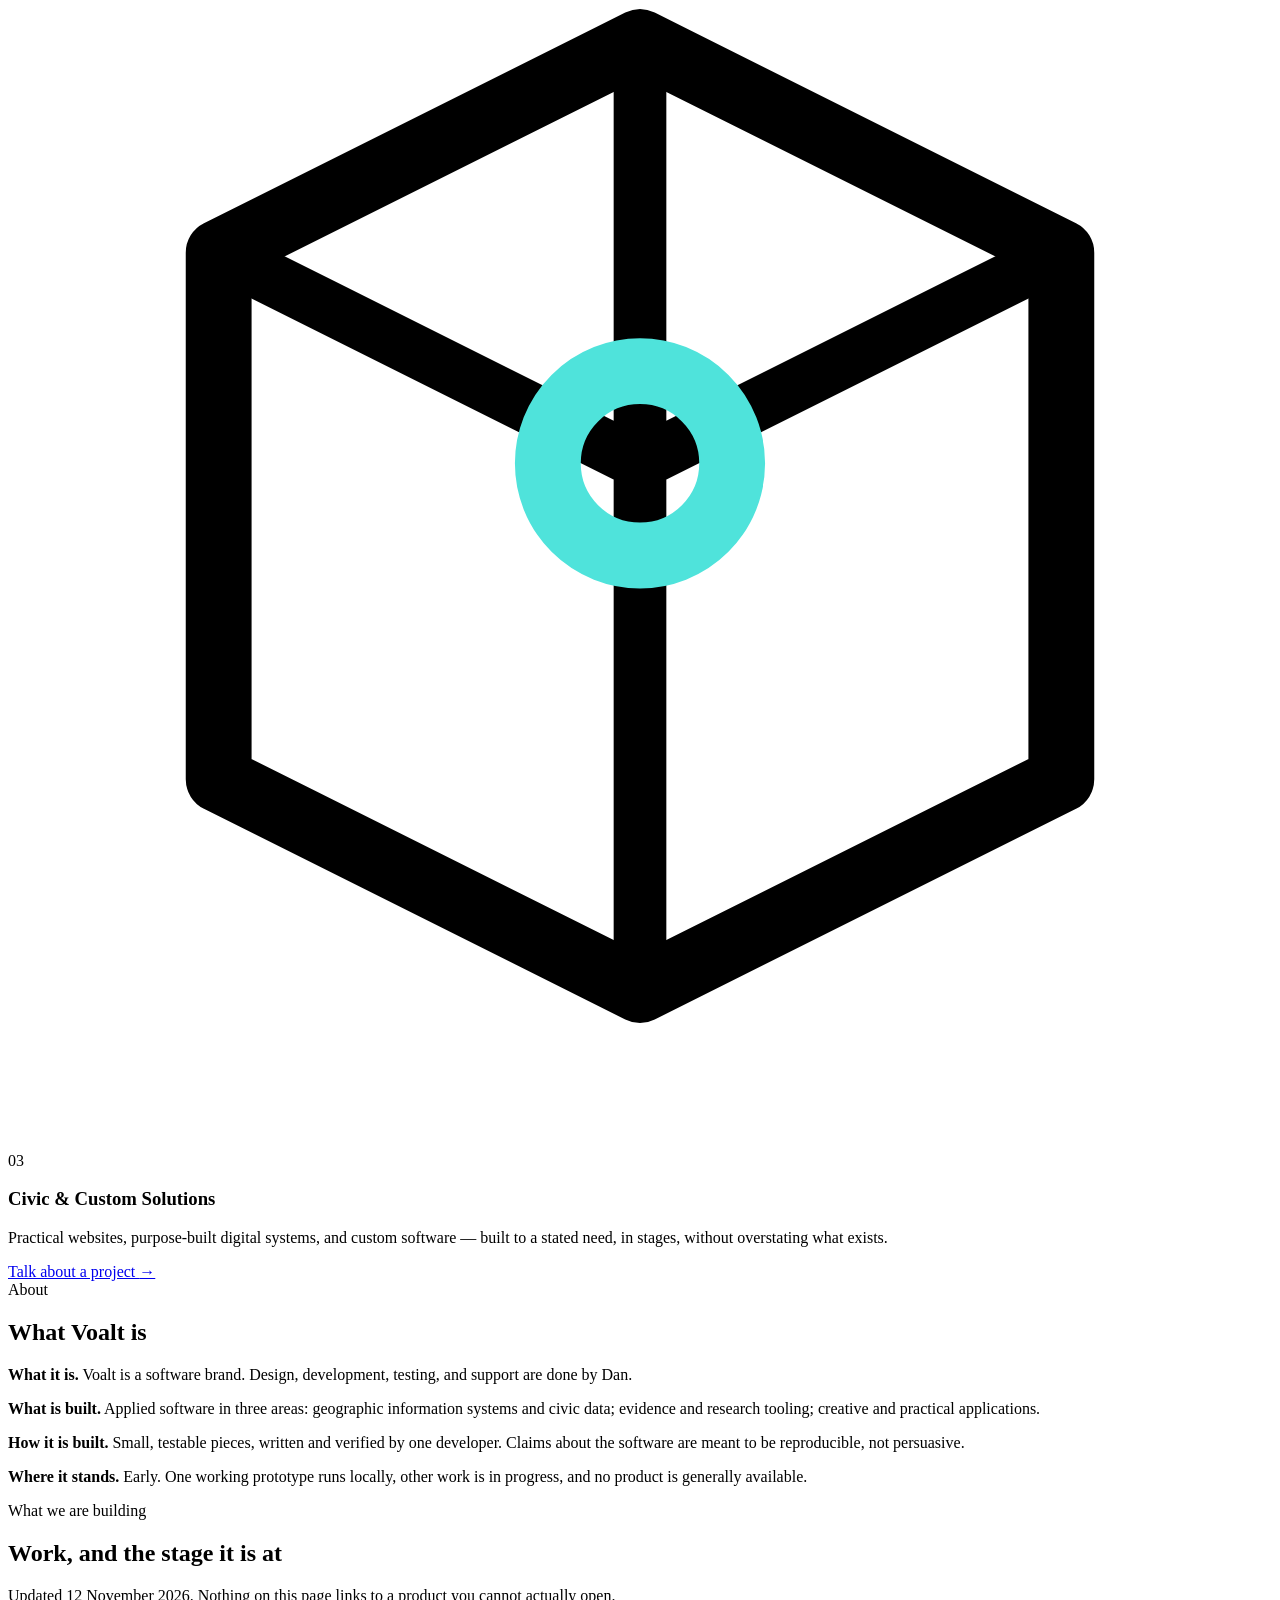
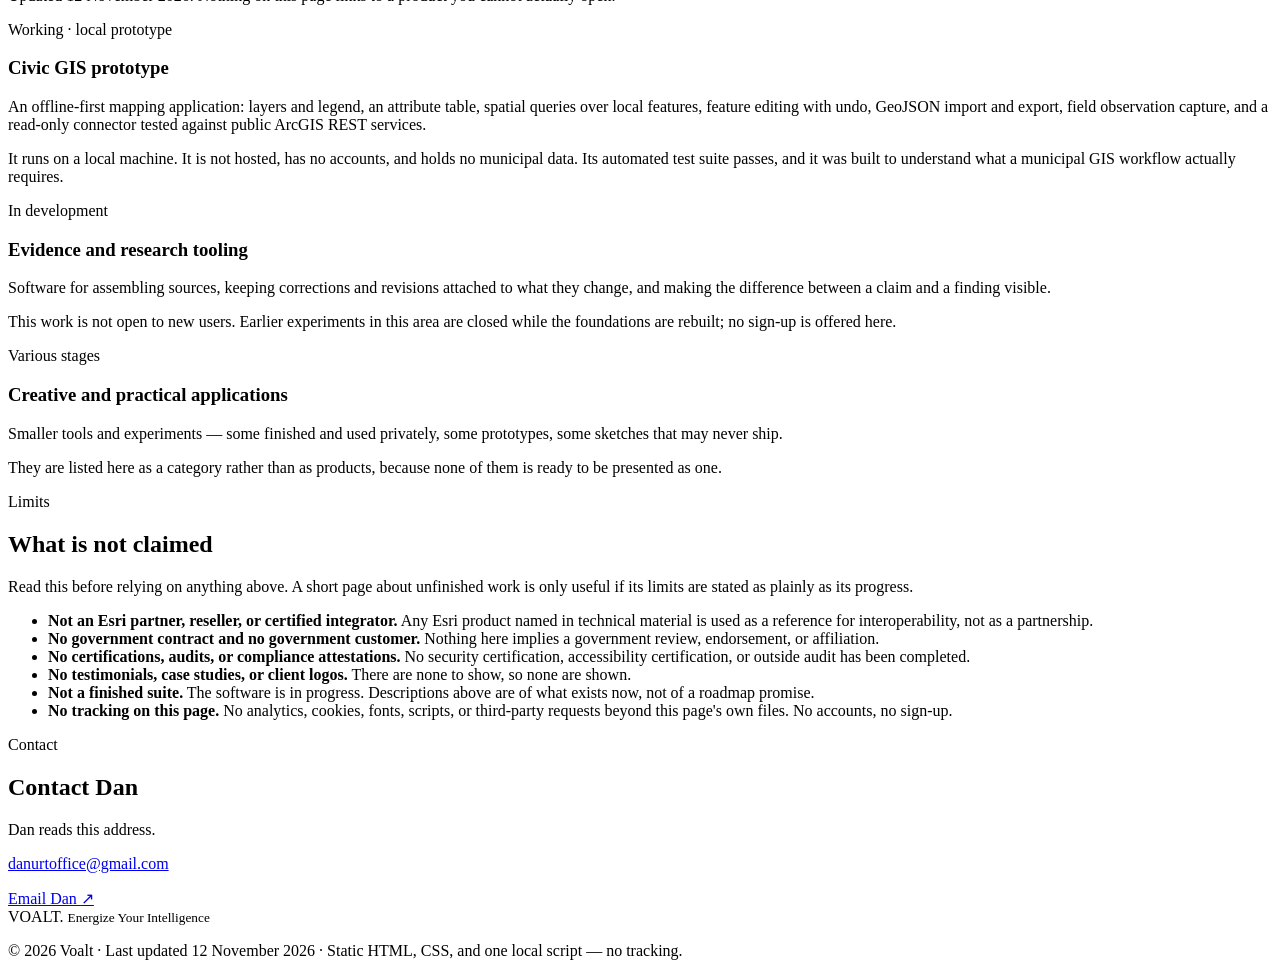
==== commit 1cc26244: "Remove full name, sole proprietor, location and sale-status labels from landing page" ====
--- a/site/index.html
+++ b/site/index.html
@@ -4,7 +4,7 @@
   <meta charset="utf-8">
   <meta name="viewport" content="width=device-width, initial-scale=1">
   <meta name="theme-color" content="#081d3b">
-  <meta name="description" content="Voalt — Energize Your Intelligence. Software, intelligence, and practical solutions built to turn ideas into working systems, by Daniel Urtnowski, sole proprietor in San Diego.">
+  <meta name="description" content="Voalt — Energize Your Intelligence. Software, intelligence, and practical solutions built to turn ideas into working systems.">
   <meta property="og:type" content="website">
   <meta property="og:title" content="Voalt — Energize Your Intelligence">
   <meta property="og:description" content="Software, intelligence, and practical solutions built to turn ideas into working systems.">
@@ -42,15 +42,15 @@
   <main id="main">
     <section class="hero wrap" id="top" aria-labelledby="hero-title">
       <div class="hero-copy">
-        <p class="eyebrow"><span class="signal" aria-hidden="true"></span> Voalt · Independent software · San Diego</p>
+        <p class="eyebrow"><span class="signal" aria-hidden="true"></span> Voalt</p>
         <h1 id="hero-title">VOALT<br><em>Energize Your Intelligence.</em></h1>
         <p class="lead">Software, intelligence, and practical solutions built to turn ideas into working systems.</p>
-        <p class="identity">Voalt is the software brand of <strong>Daniel Urtnowski, sole proprietor</strong> — one person, designing, building, testing, and supporting the work. No separate company, no employees, no partners.</p>
+        <p class="identity">Voalt is a software brand built by Dan — designing, building, testing, and supporting the work.</p>
         <div class="hero-actions">
           <a class="button button-primary" href="#explore">Explore Voalt <span aria-hidden="true">↘</span></a>
-          <a class="button button-secondary" href="#contact">Contact Daniel <span aria-hidden="true">↘</span></a>
+          <a class="button button-secondary" href="#contact">Contact Dan <span aria-hidden="true">↘</span></a>
         </div>
-        <p class="launch-note"><span aria-hidden="true">●</span> Temporary landing page · No accounts · No tracking · Nothing for sale yet</p>
+        <p class="launch-note"><span aria-hidden="true">●</span> Temporary landing page · No accounts · No tracking</p>
       </div>
       <div class="hero-graphic" aria-hidden="true">
         <div class="orbit orbit-one"></div><div class="orbit orbit-two"></div><div class="orbit orbit-three"></div>
@@ -73,7 +73,7 @@
           </div>
           <span class="lane-number">01</span>
           <h3>Software &amp; Applications</h3>
-          <p>Independently developed applications, productivity tools, creative software, and emerging platforms — built in small, testable pieces.</p>
+          <p>Applications, productivity tools, creative software, and emerging platforms — built in small, testable pieces.</p>
           <a class="lane-link" href="#building">See the work <span aria-hidden="true">→</span></a>
         </article>
         <article class="lane">
@@ -103,7 +103,7 @@
         <h2 id="about-heading">What Voalt is</h2>
       </div>
       <div class="about-body">
-        <p><strong>Brand, not a company.</strong> Voalt is a trade name used by Daniel Urtnowski, sole proprietor. There is no separate legal entity behind it, no employees, no subcontractors, and no partners. Design, development, testing, and support are all the same person. That limits how much can be in flight at once, and it is the honest description of the operation.</p>
+        <p><strong>What it is.</strong> Voalt is a software brand. Design, development, testing, and support are done by Dan.</p>
         <p><strong>What is built.</strong> Applied software in three areas: geographic information systems and civic data; evidence and research tooling; creative and practical applications.</p>
         <p><strong>How it is built.</strong> Small, testable pieces, written and verified by one developer. Claims about the software are meant to be reproducible, not persuasive.</p>
         <p><strong>Where it stands.</strong> Early. One working prototype runs locally, other work is in progress, and no product is generally available.</p>
@@ -138,16 +138,16 @@
       </div>
     </section>
 
-    <section class="section wrap independent" id="independent" aria-labelledby="independent-heading">
+    <section class="section wrap limits" id="limits" aria-labelledby="limits-heading">
       <div class="section-heading">
-        <span class="kicker">Independent development</span>
-        <h2 id="independent-heading">What is not claimed</h2>
+        <span class="kicker">Limits</span>
+        <h2 id="limits-heading">What is not claimed</h2>
         <p class="section-intro">Read this before relying on anything above. A short page about unfinished work is only useful if its limits are stated as plainly as its progress.</p>
       </div>
       <ul class="claims">
         <li><strong>Not an Esri partner, reseller, or certified integrator.</strong> Any Esri product named in technical material is used as a reference for interoperability, not as a partnership.</li>
-        <li><strong>No government contract and no government customer.</strong> The City of San Diego has not engaged Voalt, and nothing here implies its review, endorsement, or affiliation.</li>
-        <li><strong>No certifications, audits, or compliance attestations.</strong> No security certification, accessibility certification, or independent audit has been completed.</li>
+        <li><strong>No government contract and no government customer.</strong> Nothing here implies a government review, endorsement, or affiliation.</li>
+        <li><strong>No certifications, audits, or compliance attestations.</strong> No security certification, accessibility certification, or outside audit has been completed.</li>
         <li><strong>No testimonials, case studies, or client logos.</strong> There are none to show, so none are shown.</li>
         <li><strong>Not a finished suite.</strong> The software is in progress. Descriptions above are of what exists now, not of a roadmap promise.</li>
         <li><strong>No tracking on this page.</strong> No analytics, cookies, fonts, scripts, or third-party requests beyond this page's own files. No accounts, no sign-up.</li>
@@ -157,17 +157,17 @@
     <section class="outro wrap" id="contact" aria-labelledby="contact-heading">
       <div>
         <span class="kicker">Contact</span>
-        <h2 id="contact-heading">Contact Daniel</h2>
-        <p>Daniel Urtnowski, sole proprietor, San Diego, California. One person reads this address.</p>
+        <h2 id="contact-heading">Contact Dan</h2>
+        <p>Dan reads this address.</p>
         <p><a class="contact-email" href="mailto:danurtoffice@gmail.com">danurtoffice@gmail.com</a></p>
       </div>
-      <a class="button button-primary" href="mailto:danurtoffice@gmail.com">Email Daniel <span aria-hidden="true">↗</span></a>
+      <a class="button button-primary" href="mailto:danurtoffice@gmail.com">Email Dan <span aria-hidden="true">↗</span></a>
     </section>
   </main>
 
   <footer class="site-footer wrap">
     <div class="footer-brand">VOALT<span>.</span> <small>Energize Your Intelligence</small></div>
-    <p>© 2026 Voalt · Daniel Urtnowski, sole proprietor, San Diego, California · Last updated 12 November 2026 · Static HTML, CSS, and one local script — no tracking.</p>
+    <p>© 2026 Voalt · Last updated 12 November 2026 · Static HTML, CSS, and one local script — no tracking.</p>
   </footer>
 </body>
 </html>
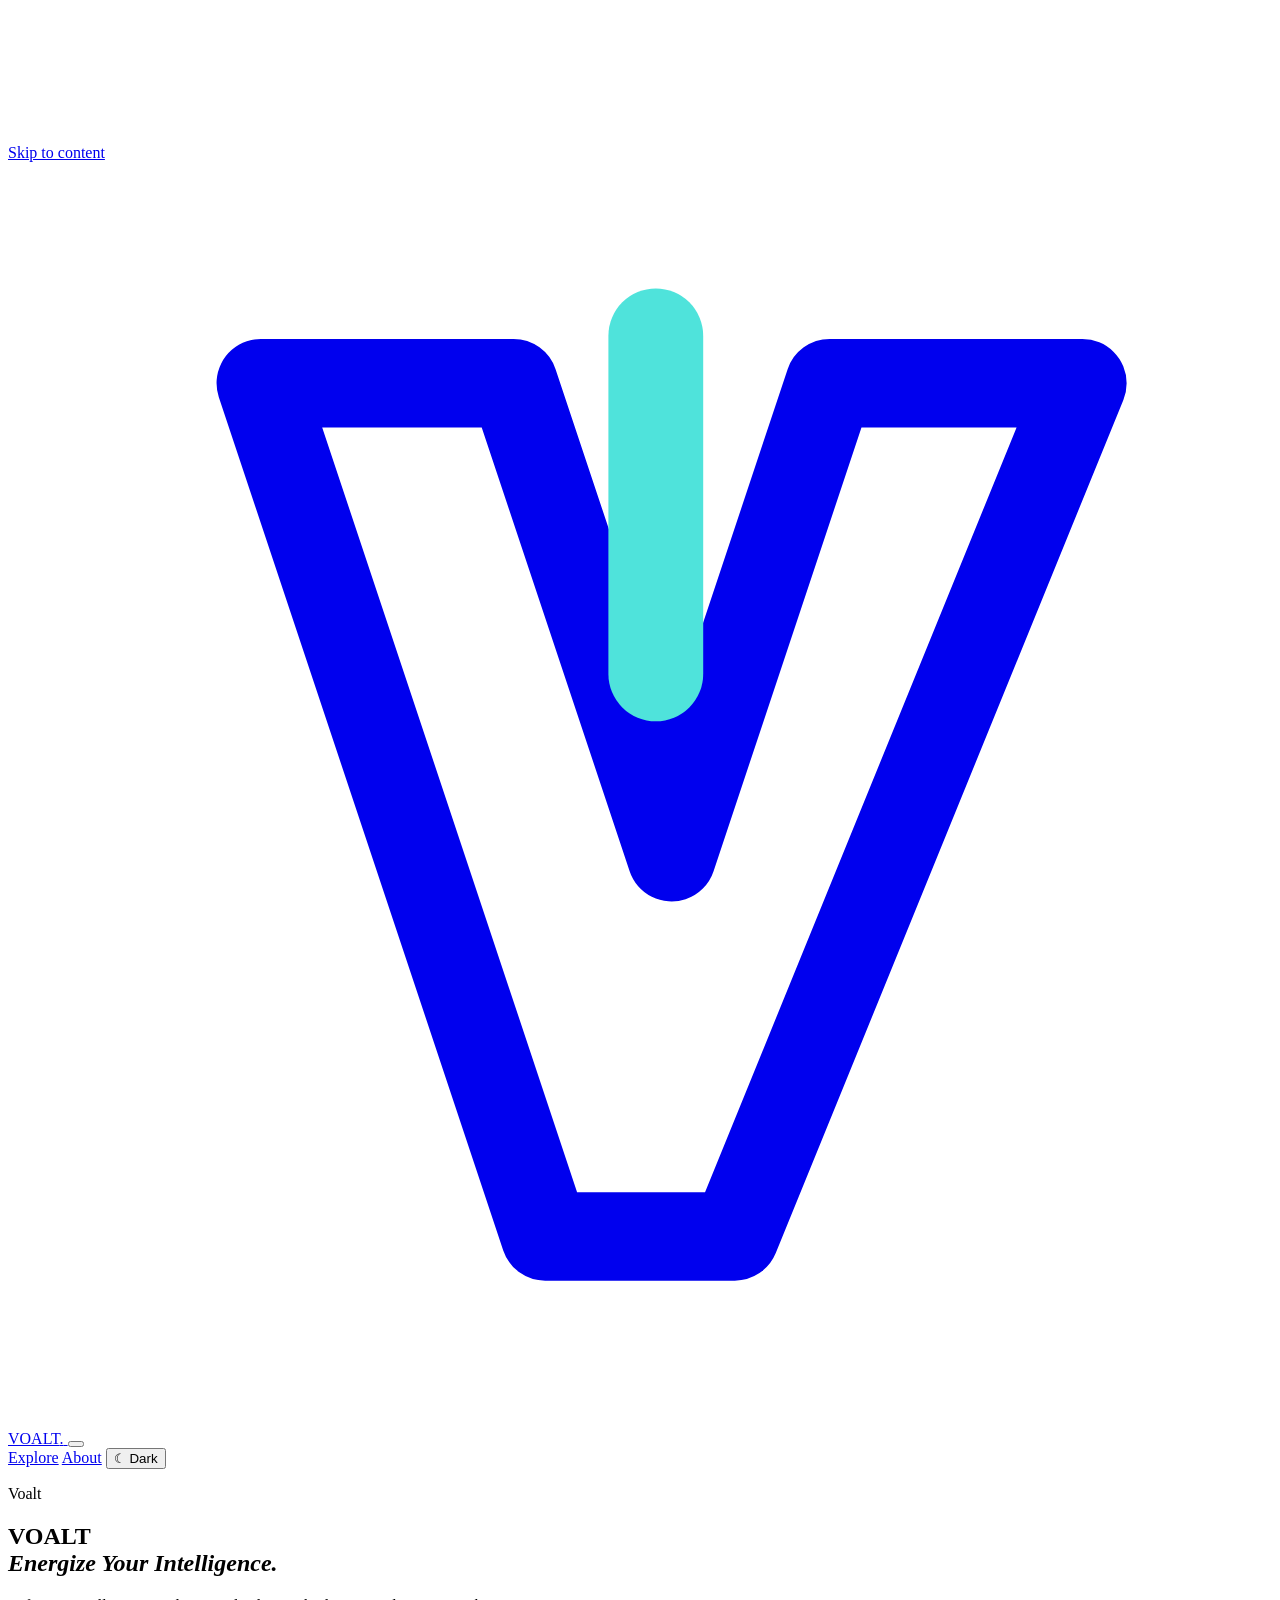
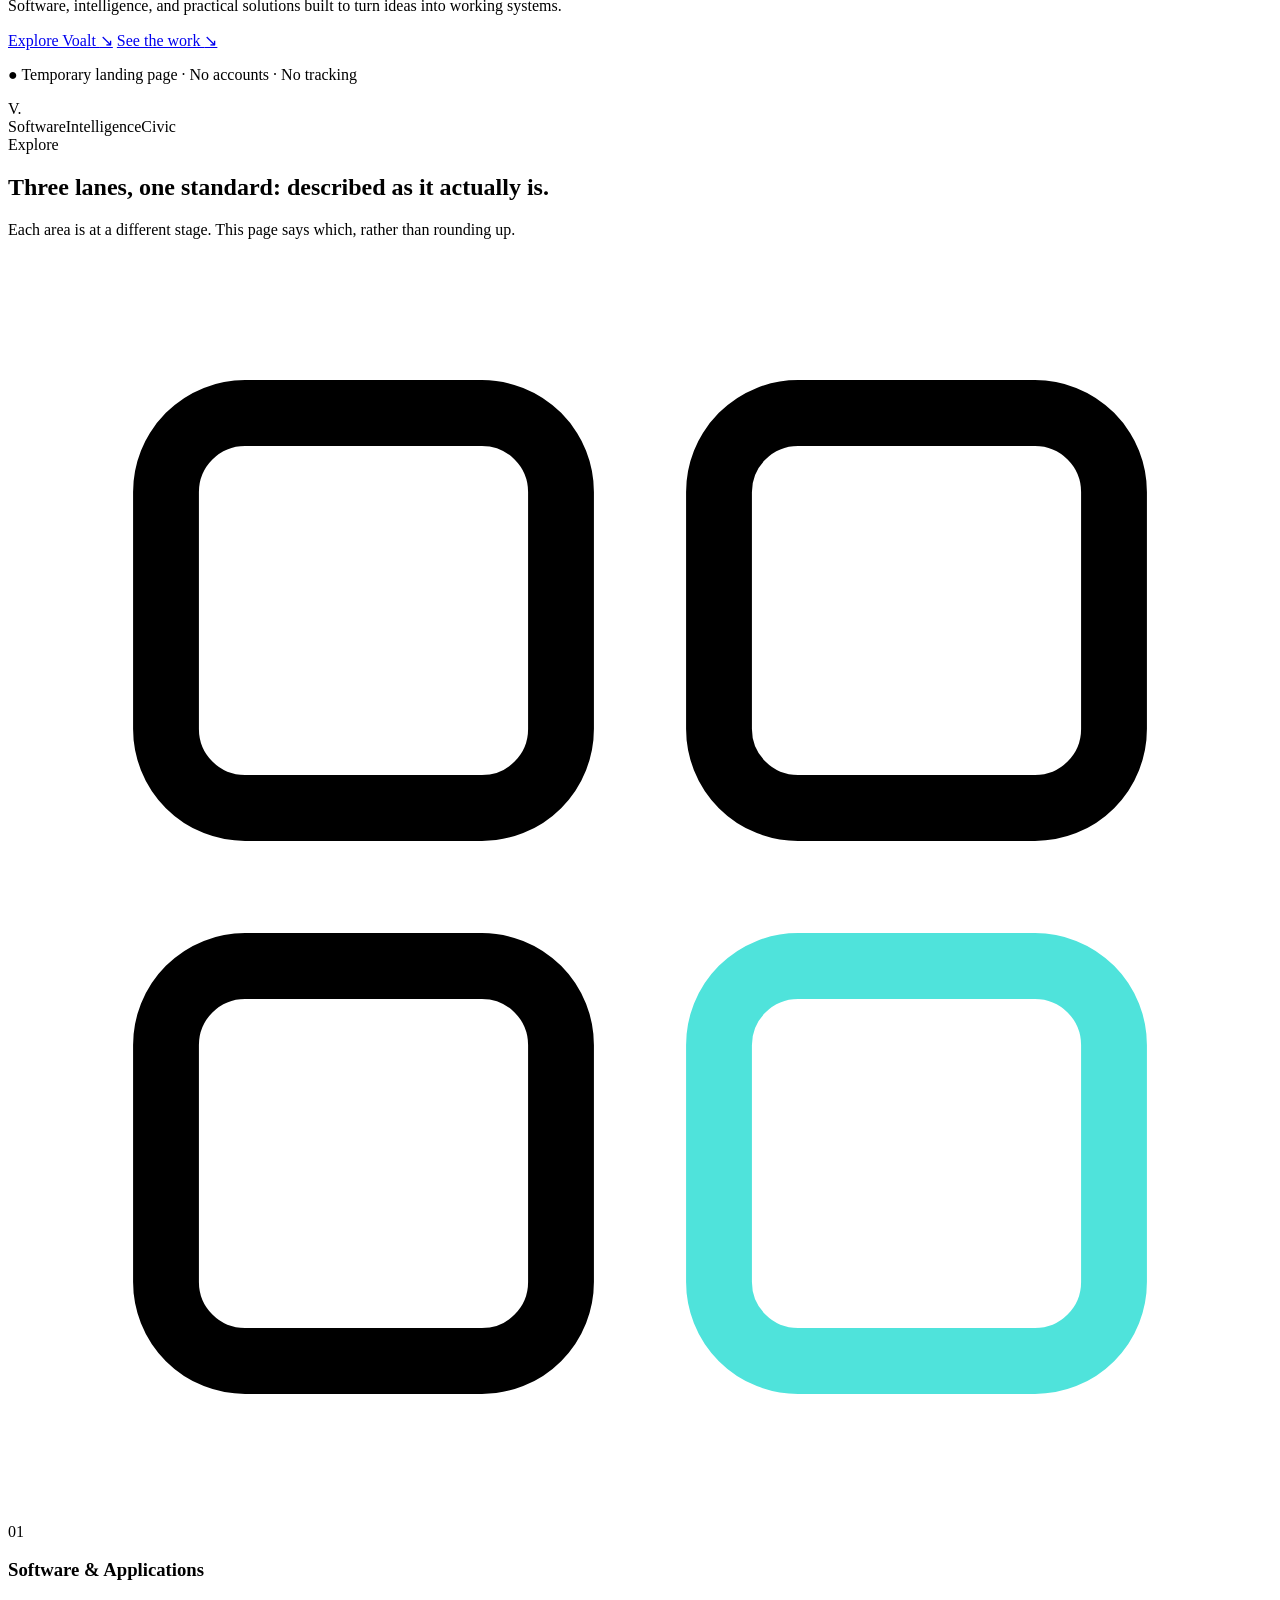
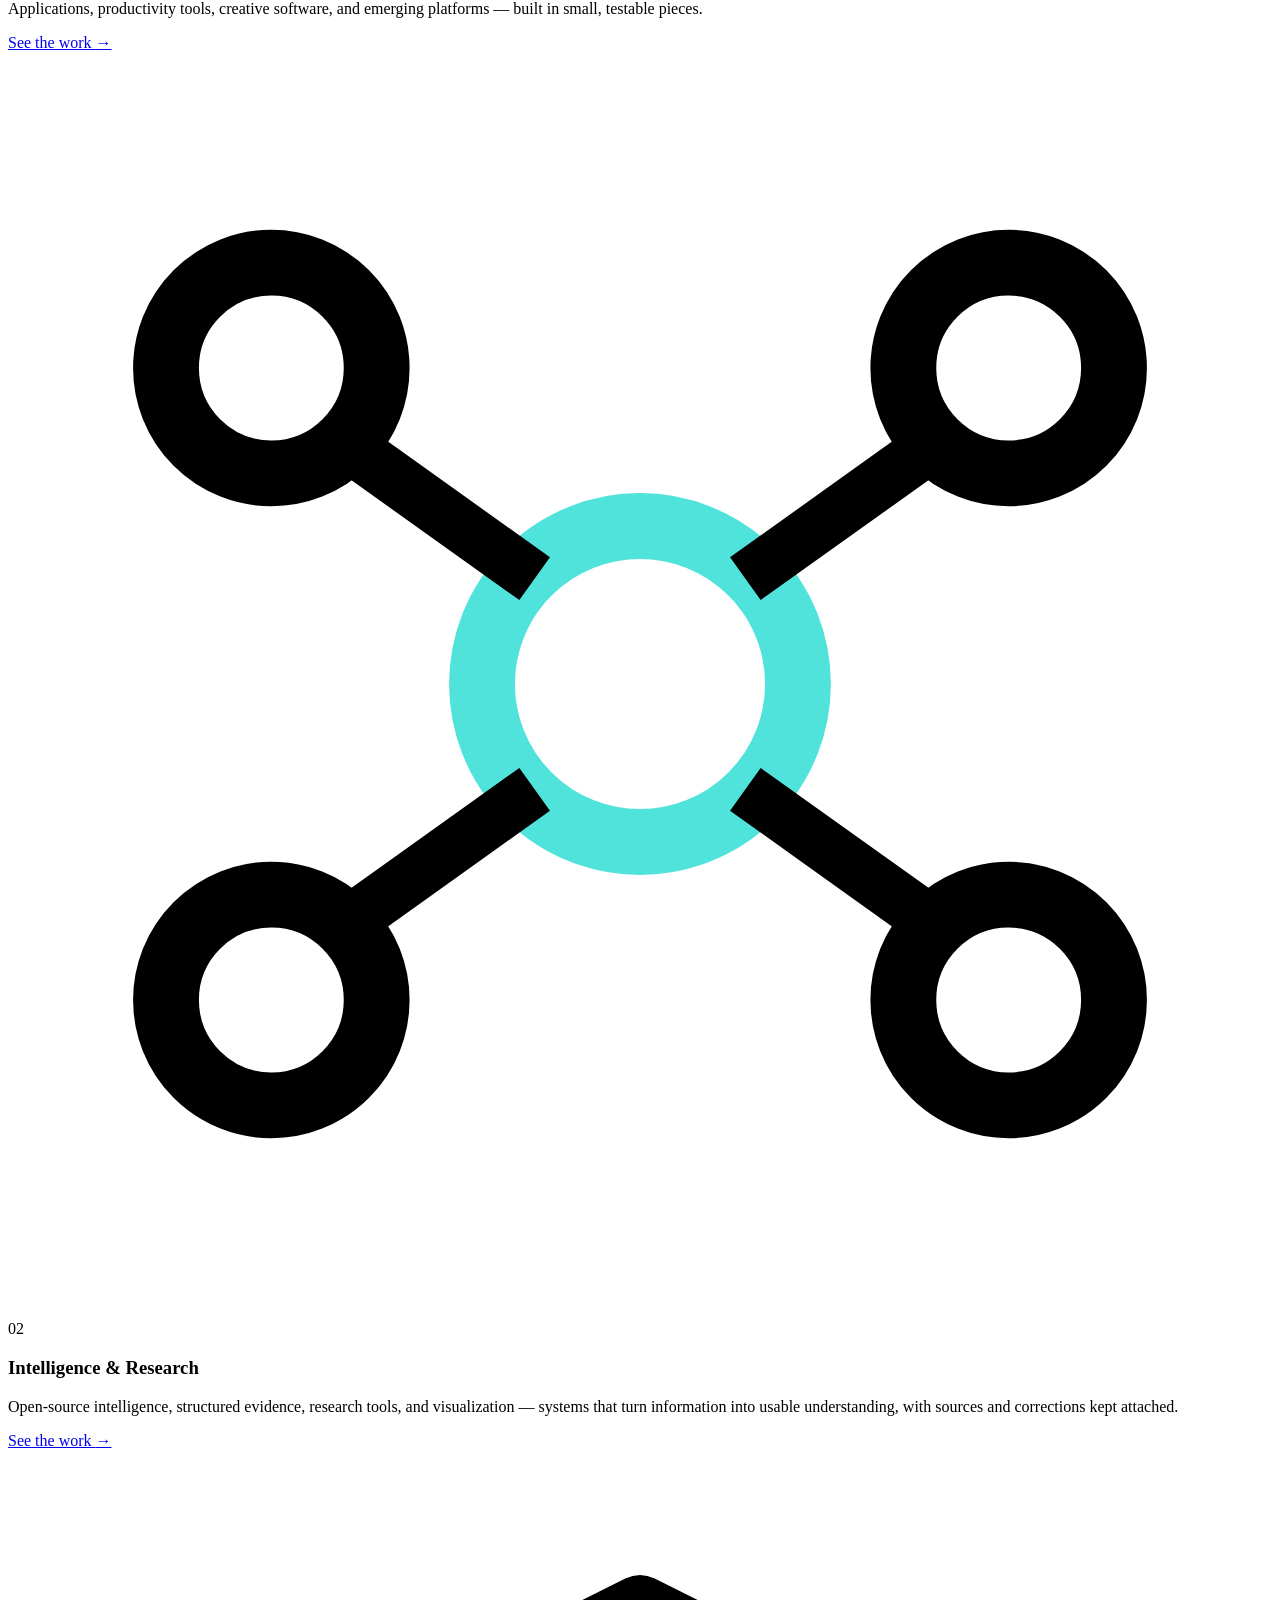
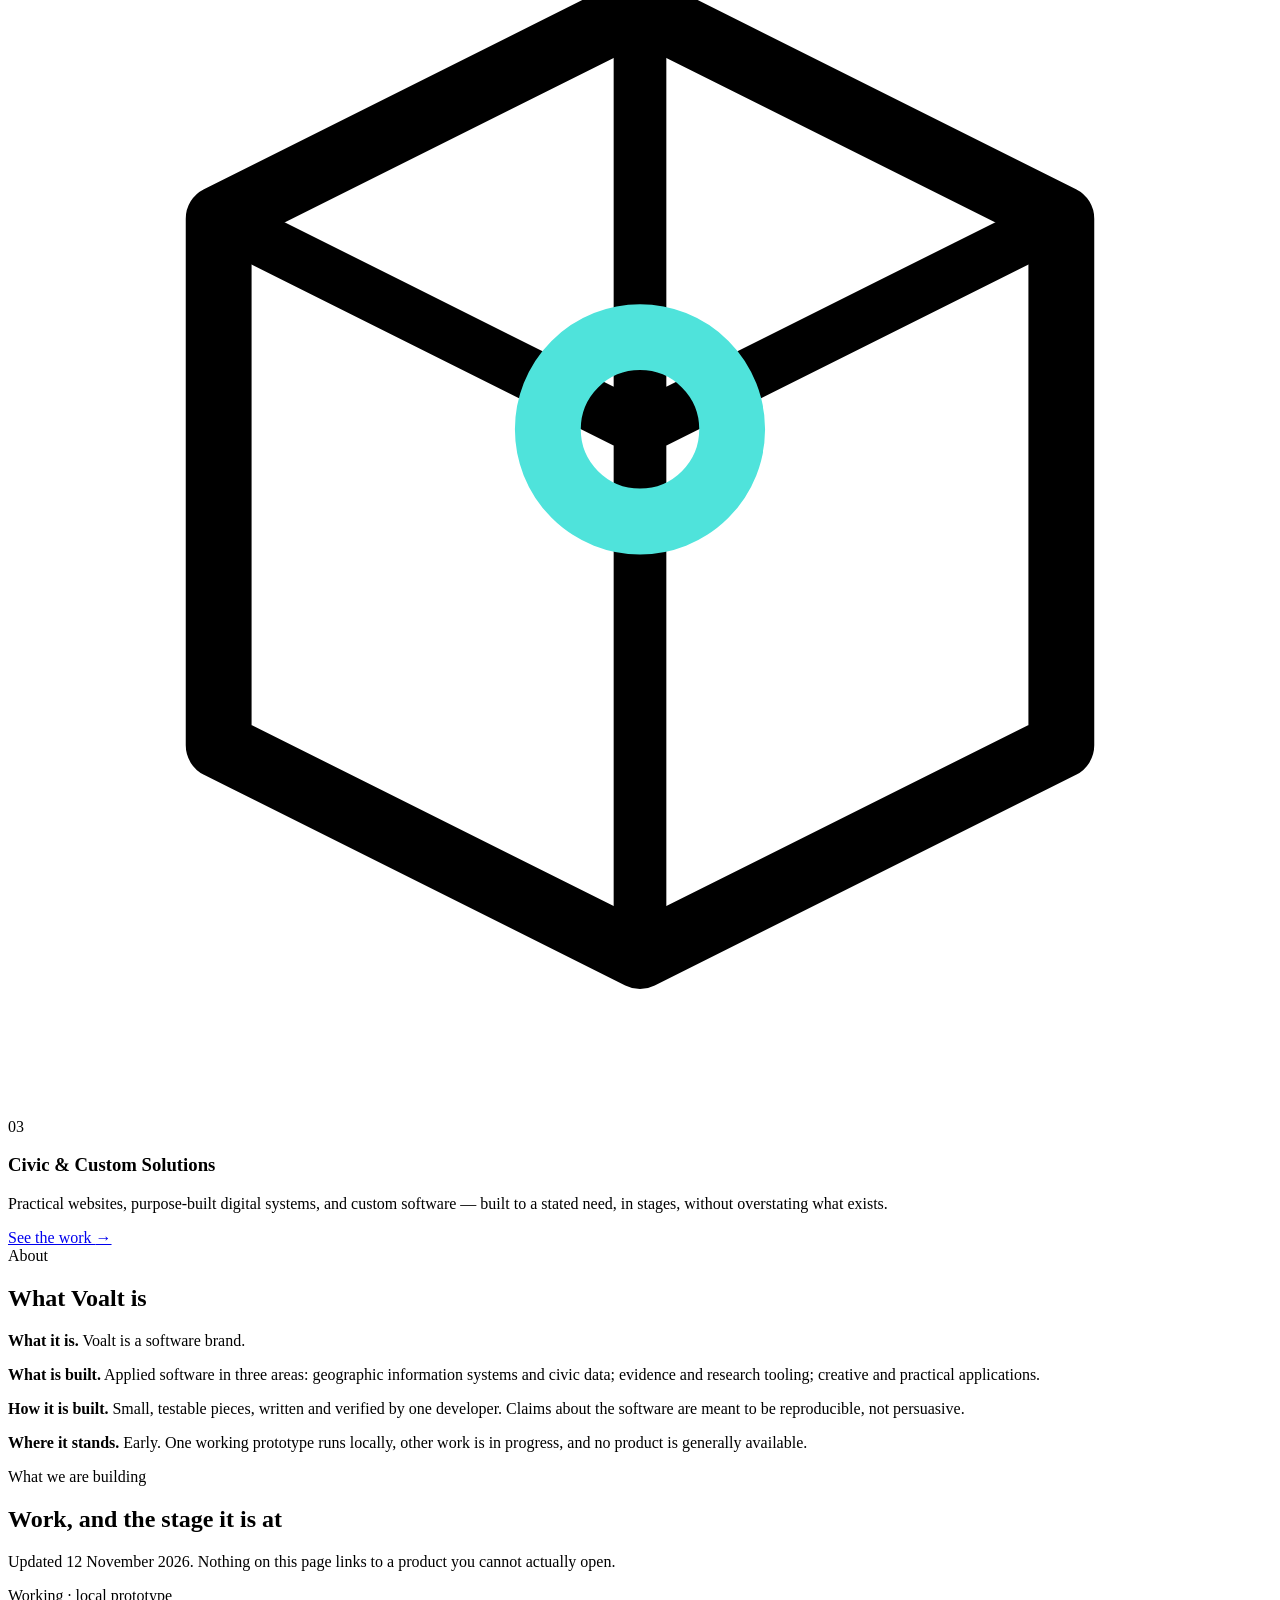
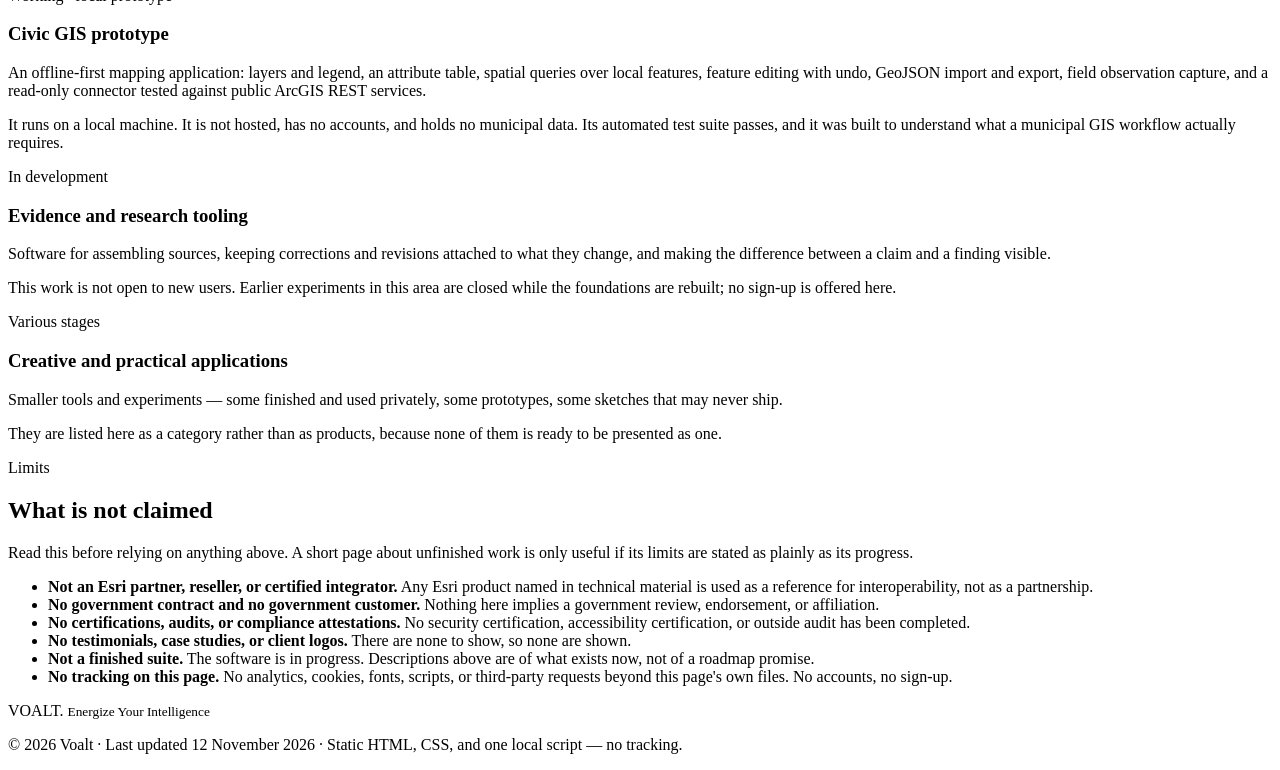
==== commit 11ae21eb: "Remove identity line and all contact info from temporary landing page" ====
--- a/site/index.html
+++ b/site/index.html
@@ -31,7 +31,6 @@
     <nav id="main-nav" aria-label="Main navigation">
       <a href="#explore">Explore</a>
       <a href="#about">About</a>
-      <a href="#contact">Contact</a>
       <button class="theme-toggle" type="button" aria-label="Switch to light mode" aria-pressed="false">
         <span class="theme-icon" aria-hidden="true">☾</span>
         <span class="theme-label">Dark</span>
@@ -45,10 +44,9 @@
         <p class="eyebrow"><span class="signal" aria-hidden="true"></span> Voalt</p>
         <h1 id="hero-title">VOALT<br><em>Energize Your Intelligence.</em></h1>
         <p class="lead">Software, intelligence, and practical solutions built to turn ideas into working systems.</p>
-        <p class="identity">Voalt is a software brand built by Dan — designing, building, testing, and supporting the work.</p>
         <div class="hero-actions">
           <a class="button button-primary" href="#explore">Explore Voalt <span aria-hidden="true">↘</span></a>
-          <a class="button button-secondary" href="#contact">Contact Dan <span aria-hidden="true">↘</span></a>
+          <a class="button button-secondary" href="#building">See the work <span aria-hidden="true">↘</span></a>
         </div>
         <p class="launch-note"><span aria-hidden="true">●</span> Temporary landing page · No accounts · No tracking</p>
       </div>
@@ -92,7 +90,7 @@
           <span class="lane-number">03</span>
           <h3>Civic &amp; Custom Solutions</h3>
           <p>Practical websites, purpose-built digital systems, and custom software — built to a stated need, in stages, without overstating what exists.</p>
-          <a class="lane-link" href="#contact">Talk about a project <span aria-hidden="true">→</span></a>
+          <a class="lane-link" href="#building">See the work <span aria-hidden="true">→</span></a>
         </article>
       </div>
     </section>
@@ -103,7 +101,7 @@
         <h2 id="about-heading">What Voalt is</h2>
       </div>
       <div class="about-body">
-        <p><strong>What it is.</strong> Voalt is a software brand. Design, development, testing, and support are done by Dan.</p>
+        <p><strong>What it is.</strong> Voalt is a software brand.</p>
         <p><strong>What is built.</strong> Applied software in three areas: geographic information systems and civic data; evidence and research tooling; creative and practical applications.</p>
         <p><strong>How it is built.</strong> Small, testable pieces, written and verified by one developer. Claims about the software are meant to be reproducible, not persuasive.</p>
         <p><strong>Where it stands.</strong> Early. One working prototype runs locally, other work is in progress, and no product is generally available.</p>
@@ -154,15 +152,6 @@
       </ul>
     </section>
 
-    <section class="outro wrap" id="contact" aria-labelledby="contact-heading">
-      <div>
-        <span class="kicker">Contact</span>
-        <h2 id="contact-heading">Contact Dan</h2>
-        <p>Dan reads this address.</p>
-        <p><a class="contact-email" href="mailto:danurtoffice@gmail.com">danurtoffice@gmail.com</a></p>
-      </div>
-      <a class="button button-primary" href="mailto:danurtoffice@gmail.com">Email Dan <span aria-hidden="true">↗</span></a>
-    </section>
   </main>
 
   <footer class="site-footer wrap">
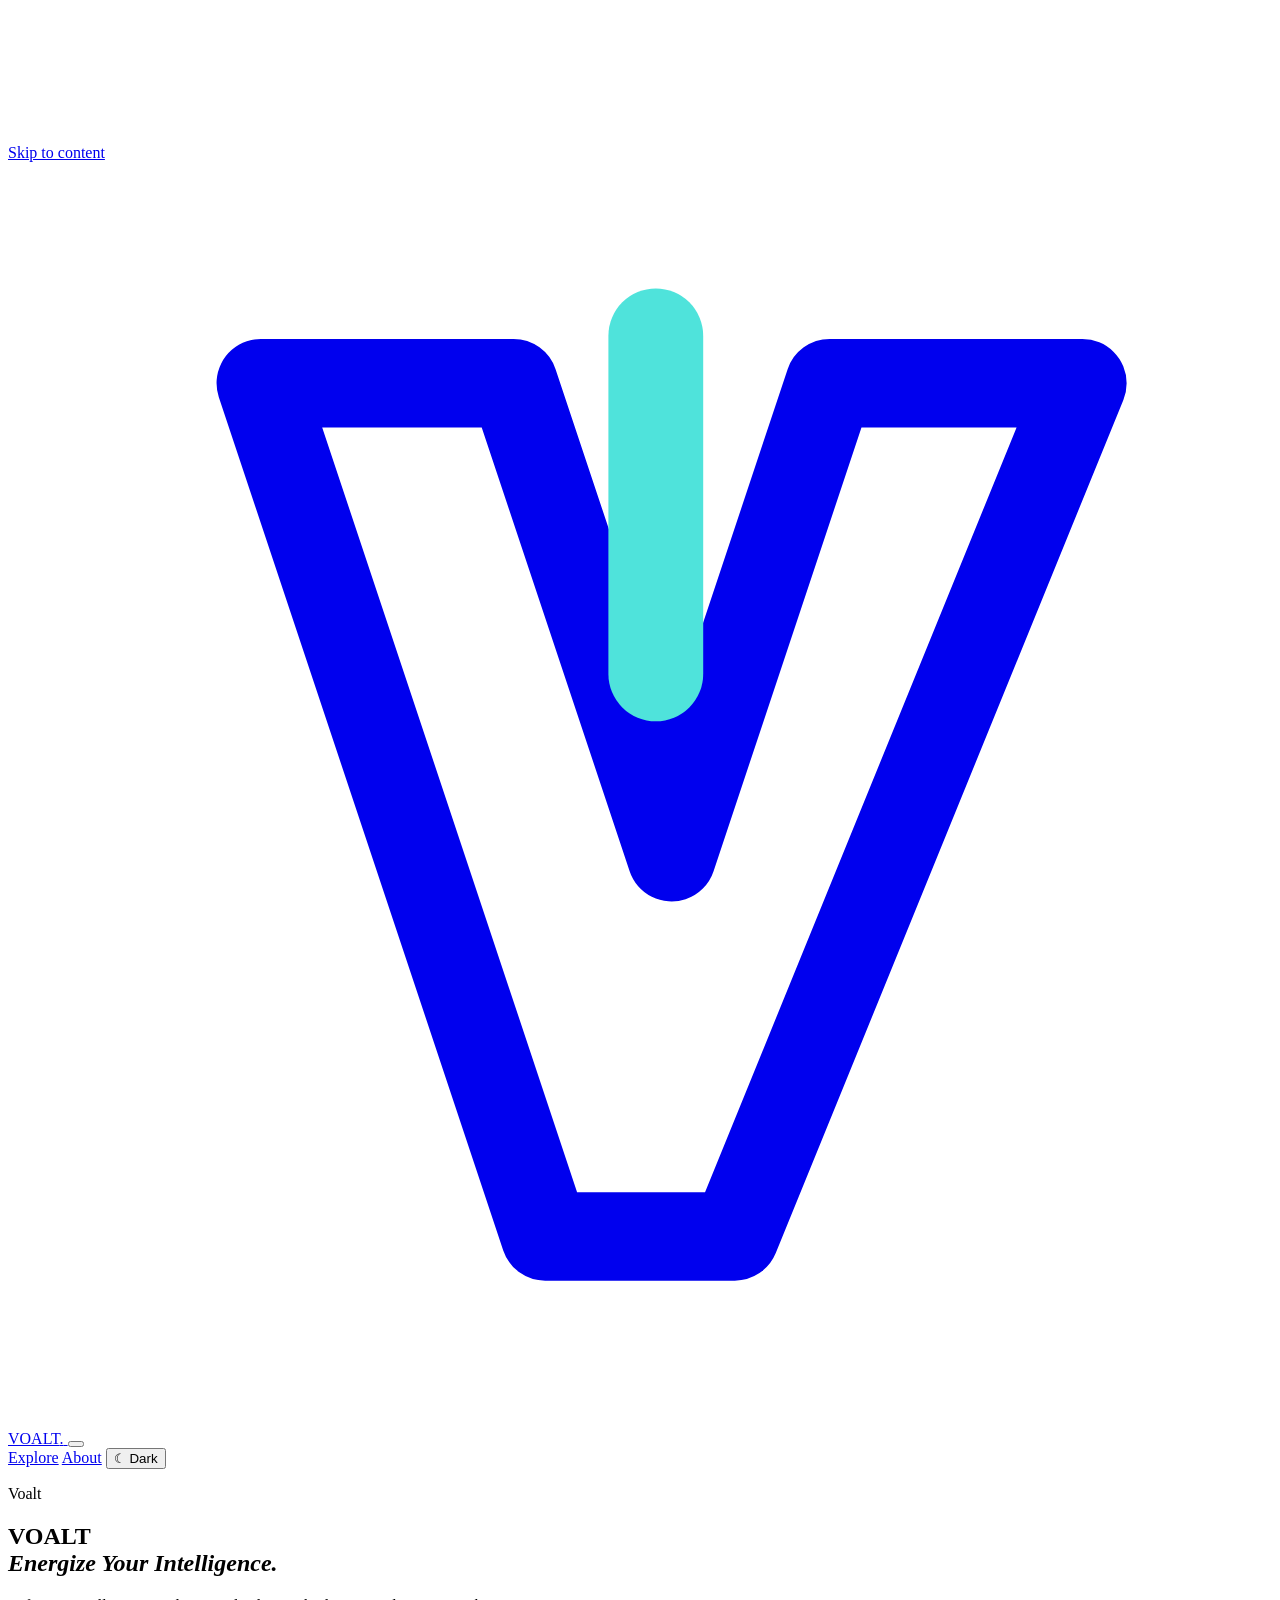
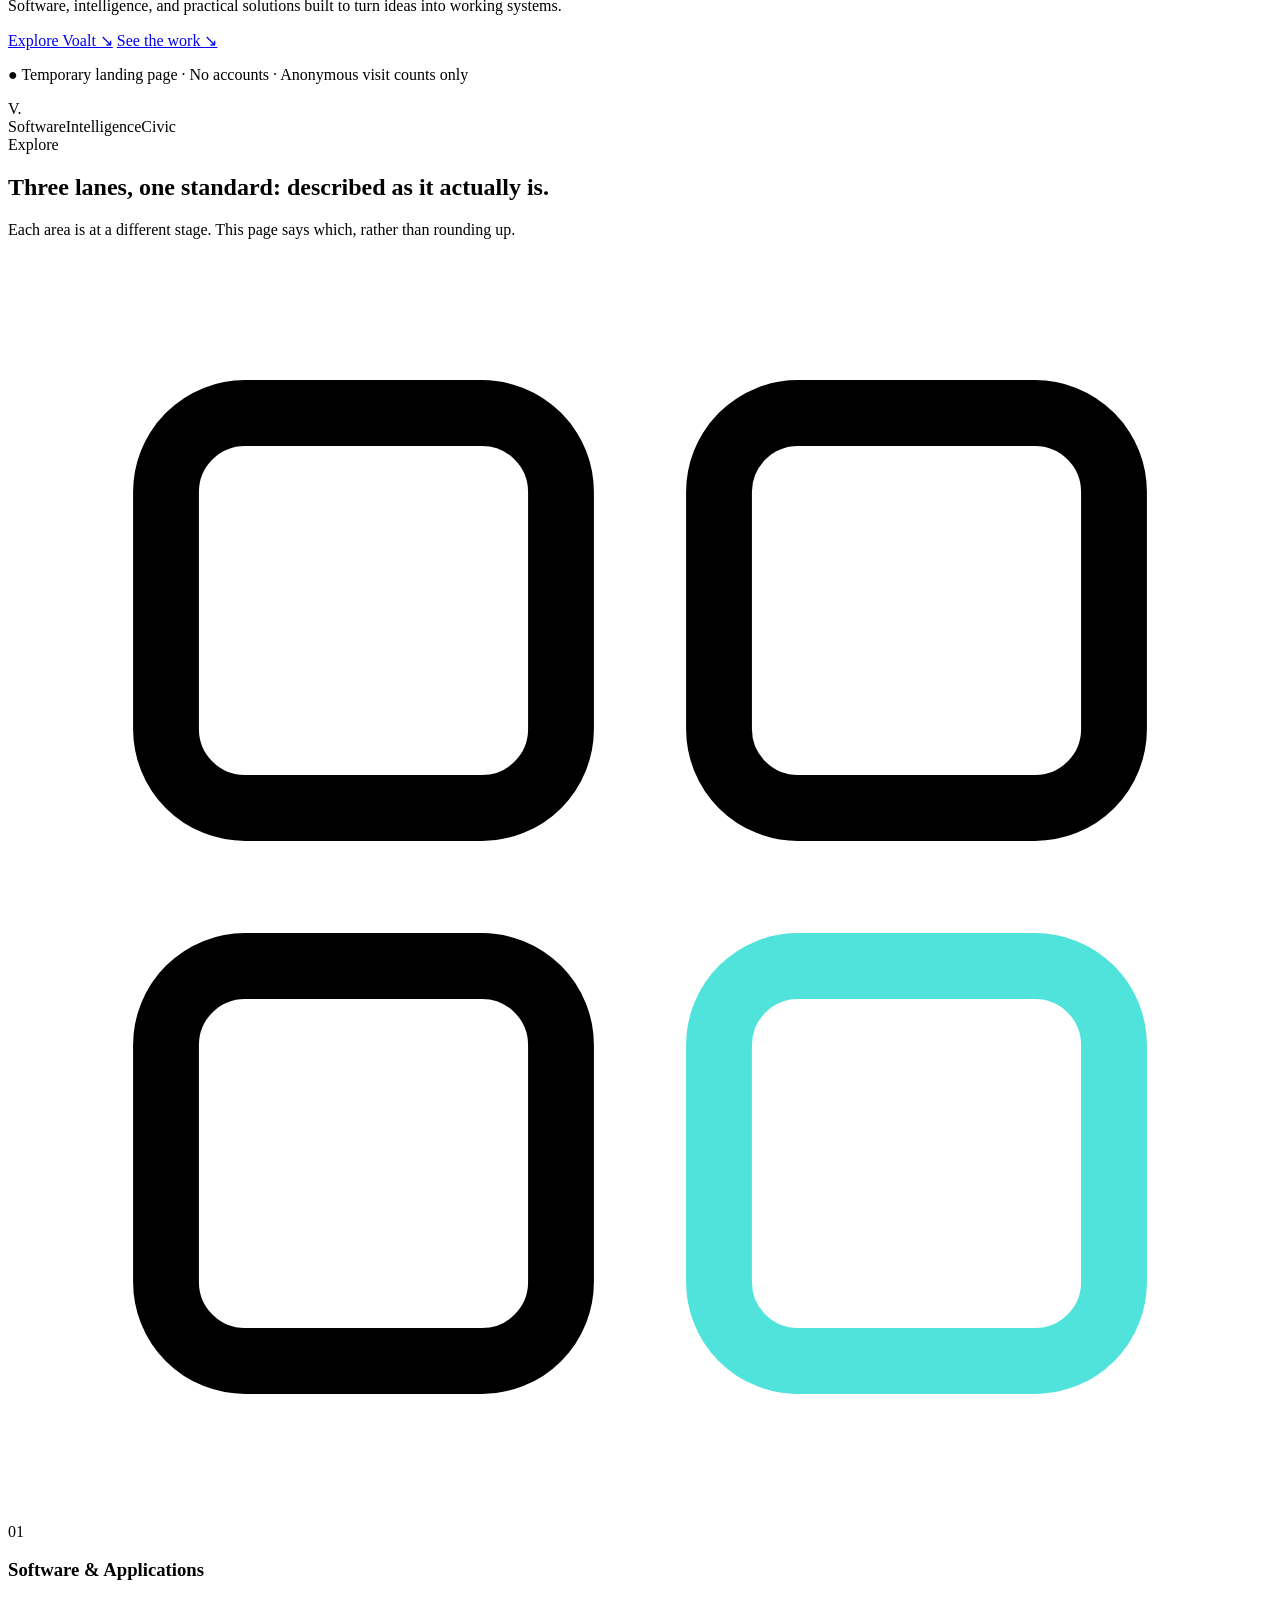
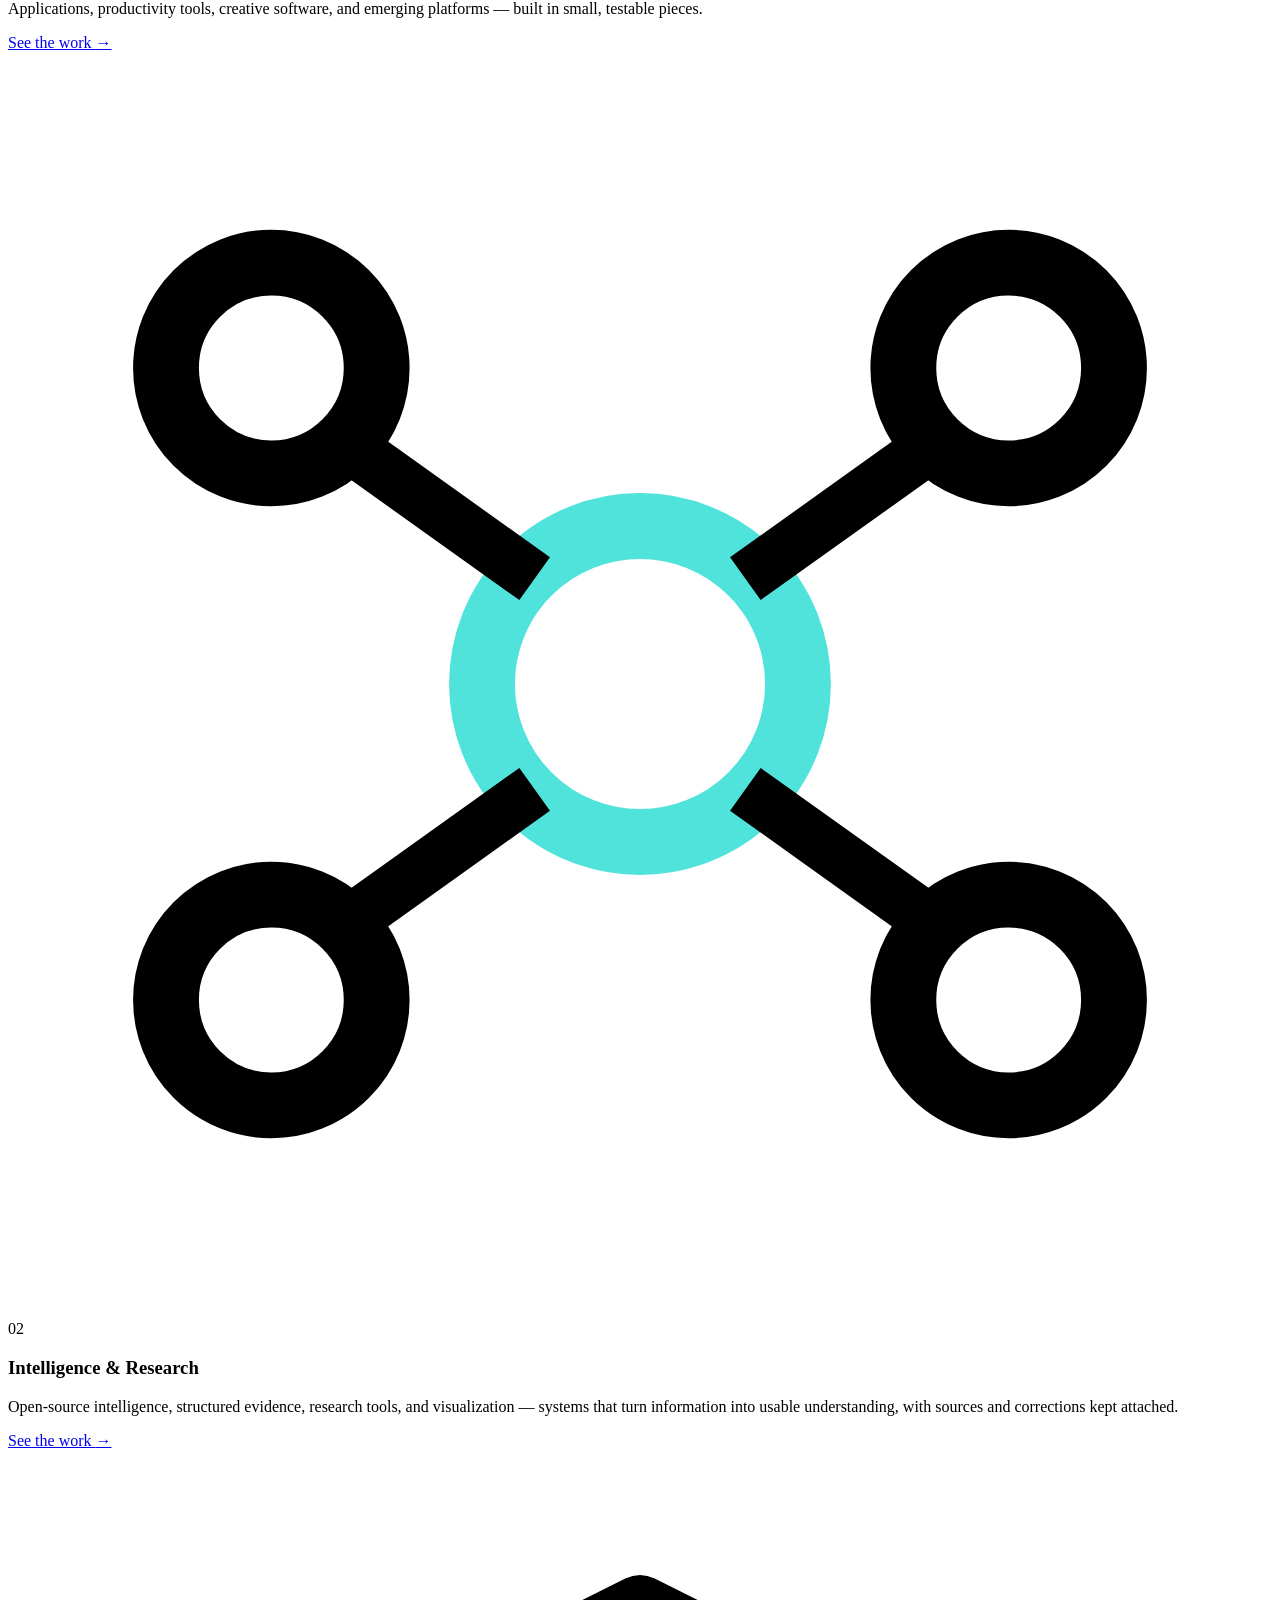
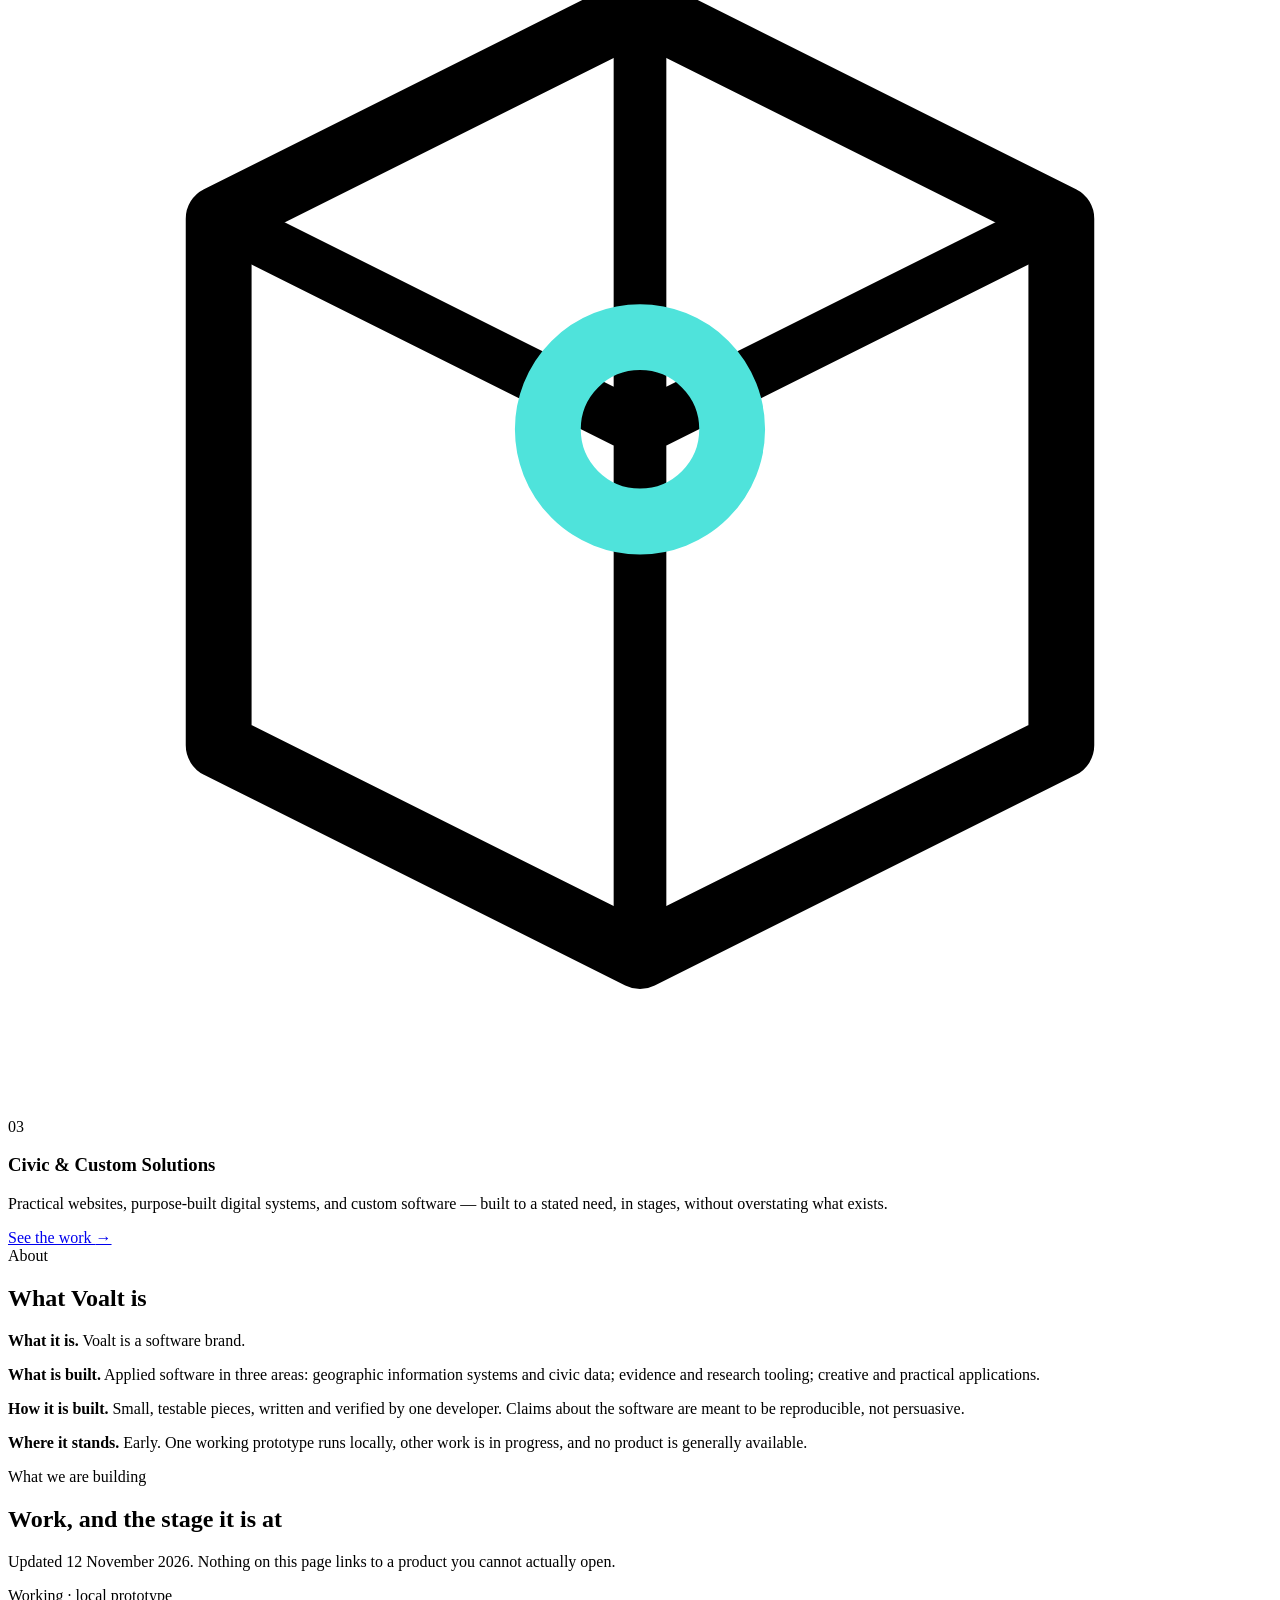
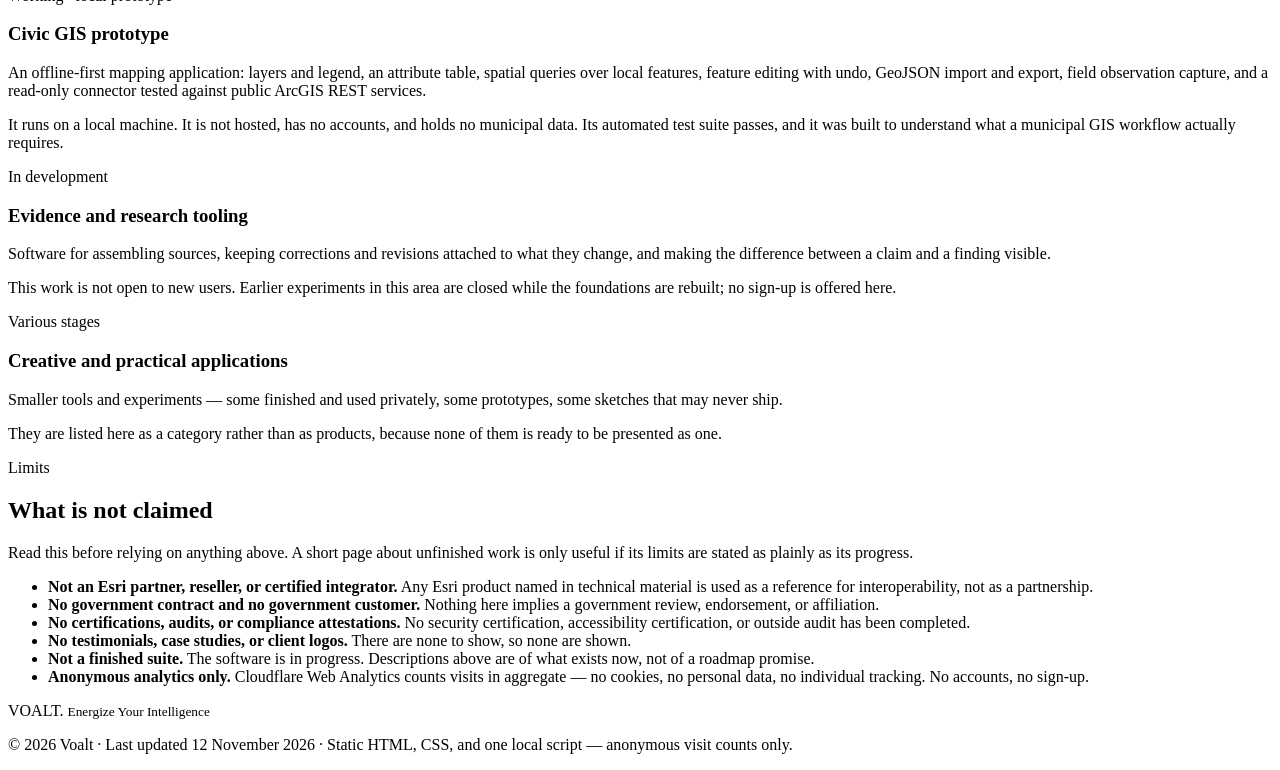
==== commit 68e65afc: "Allow Cloudflare Web Analytics beacon in CSP; update no-tracking copy to anonymous visit counts" ====
--- a/site/index.html
+++ b/site/index.html
@@ -48,7 +48,7 @@
           <a class="button button-primary" href="#explore">Explore Voalt <span aria-hidden="true">↘</span></a>
           <a class="button button-secondary" href="#building">See the work <span aria-hidden="true">↘</span></a>
         </div>
-        <p class="launch-note"><span aria-hidden="true">●</span> Temporary landing page · No accounts · No tracking</p>
+        <p class="launch-note"><span aria-hidden="true">●</span> Temporary landing page · No accounts · Anonymous visit counts only</p>
       </div>
       <div class="hero-graphic" aria-hidden="true">
         <div class="orbit orbit-one"></div><div class="orbit orbit-two"></div><div class="orbit orbit-three"></div>
@@ -148,7 +148,7 @@
         <li><strong>No certifications, audits, or compliance attestations.</strong> No security certification, accessibility certification, or outside audit has been completed.</li>
         <li><strong>No testimonials, case studies, or client logos.</strong> There are none to show, so none are shown.</li>
         <li><strong>Not a finished suite.</strong> The software is in progress. Descriptions above are of what exists now, not of a roadmap promise.</li>
-        <li><strong>No tracking on this page.</strong> No analytics, cookies, fonts, scripts, or third-party requests beyond this page's own files. No accounts, no sign-up.</li>
+        <li><strong>Anonymous analytics only.</strong> Cloudflare Web Analytics counts visits in aggregate — no cookies, no personal data, no individual tracking. No accounts, no sign-up.</li>
       </ul>
     </section>
 
@@ -156,7 +156,7 @@
 
   <footer class="site-footer wrap">
     <div class="footer-brand">VOALT<span>.</span> <small>Energize Your Intelligence</small></div>
-    <p>© 2026 Voalt · Last updated 12 November 2026 · Static HTML, CSS, and one local script — no tracking.</p>
+    <p>© 2026 Voalt · Last updated 12 November 2026 · Static HTML, CSS, and one local script — anonymous visit counts only.</p>
   </footer>
 </body>
 </html>
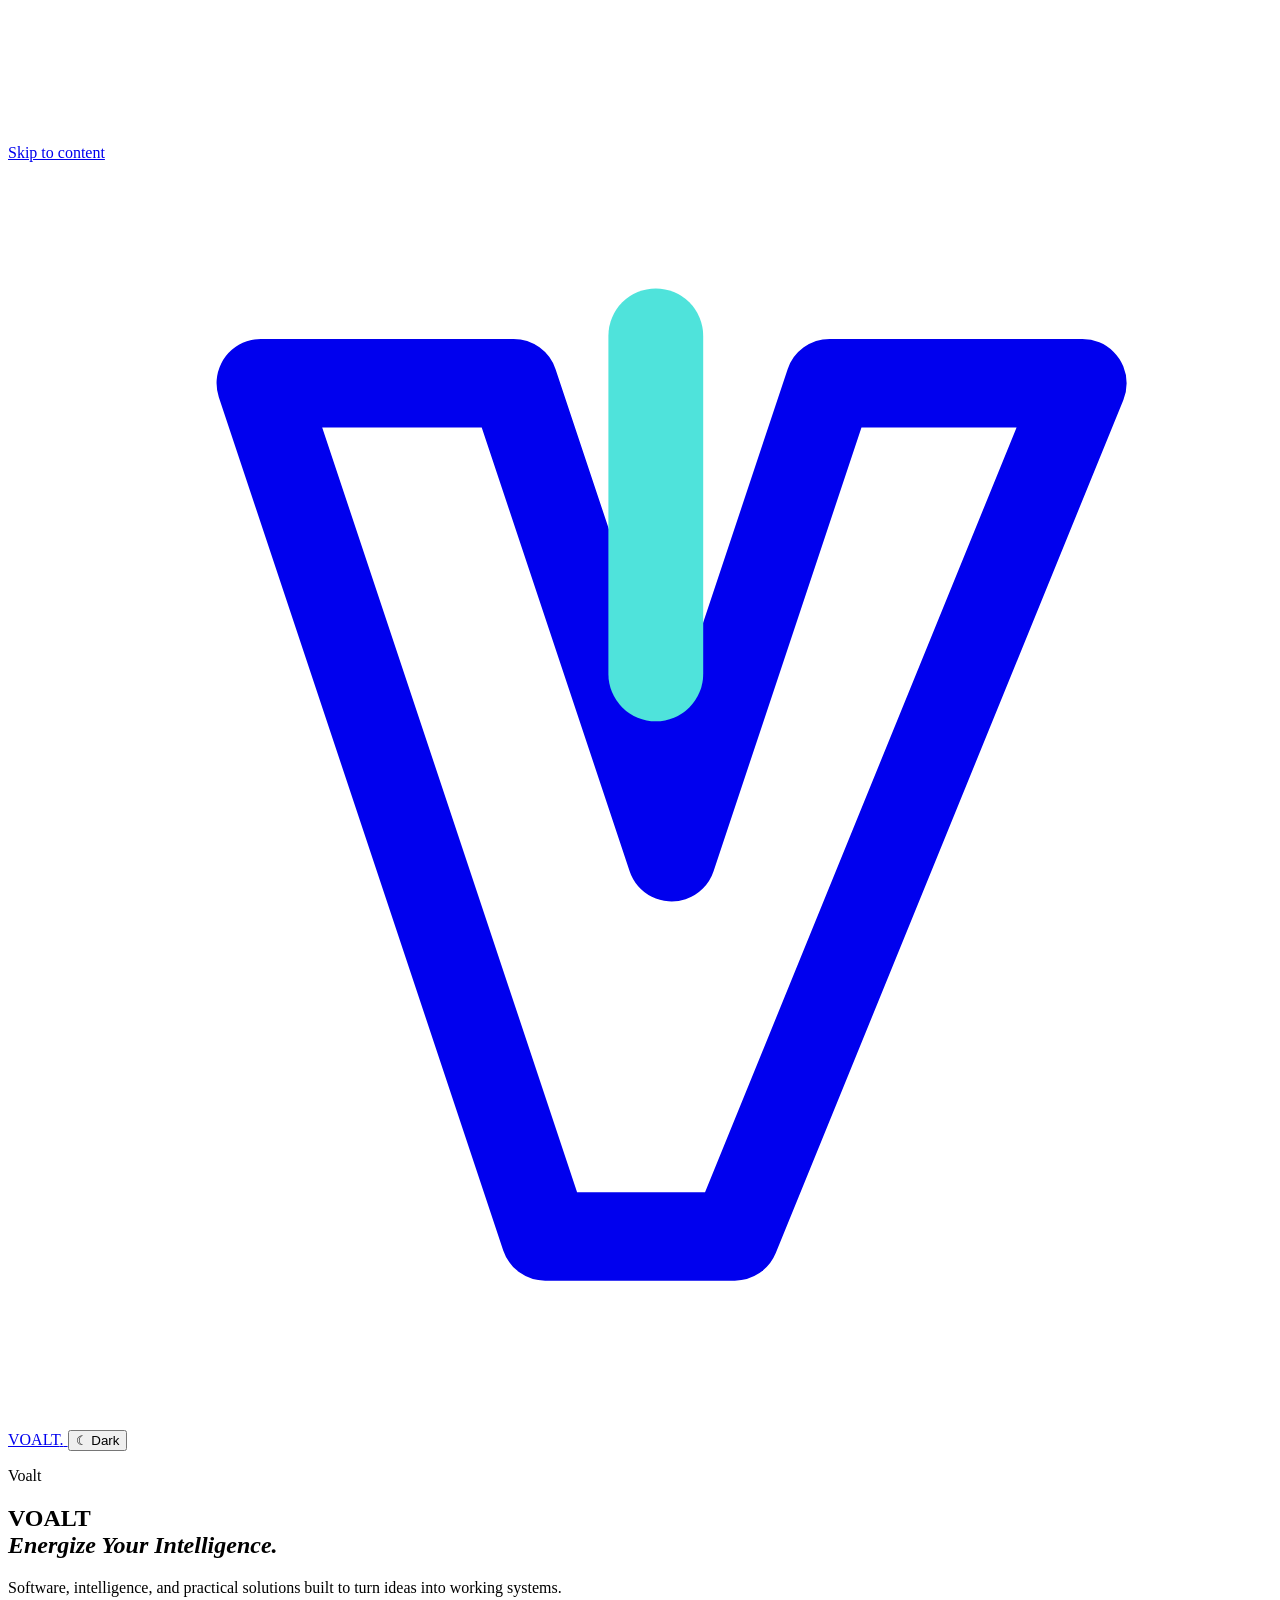
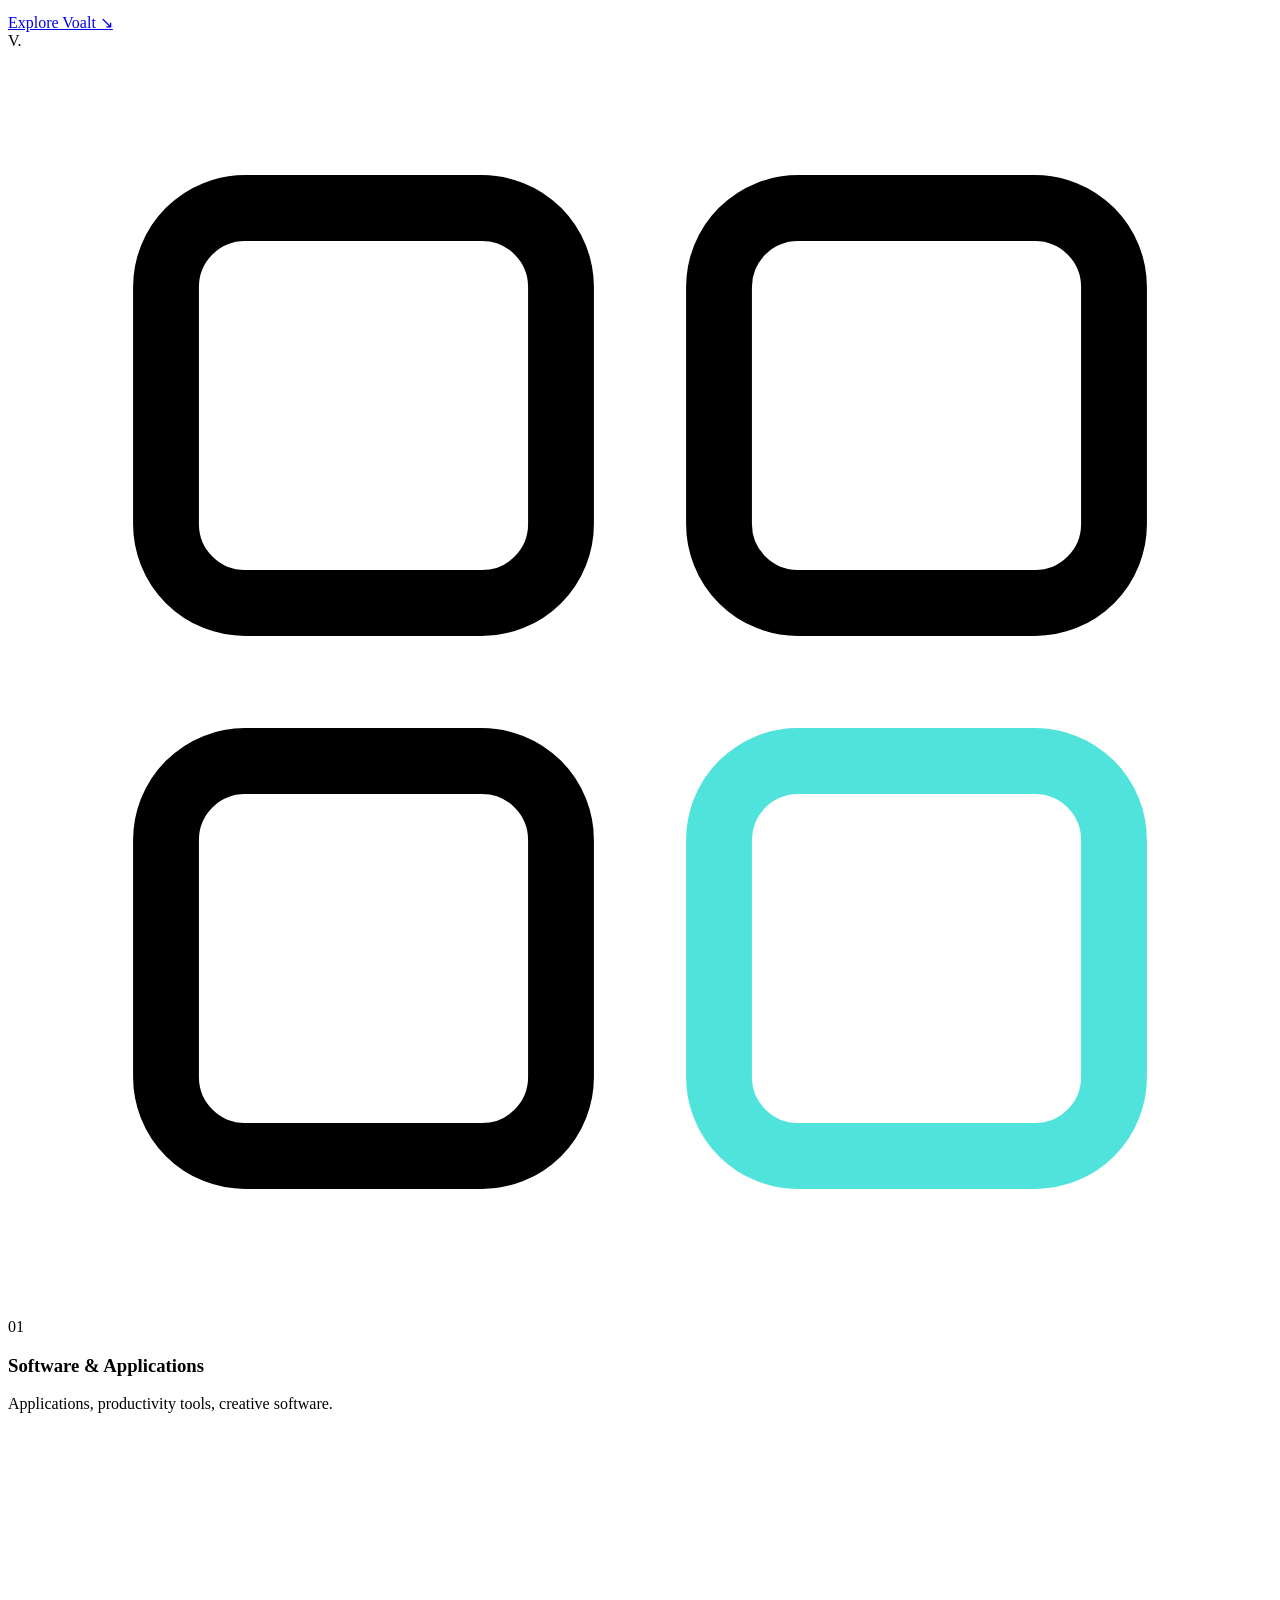
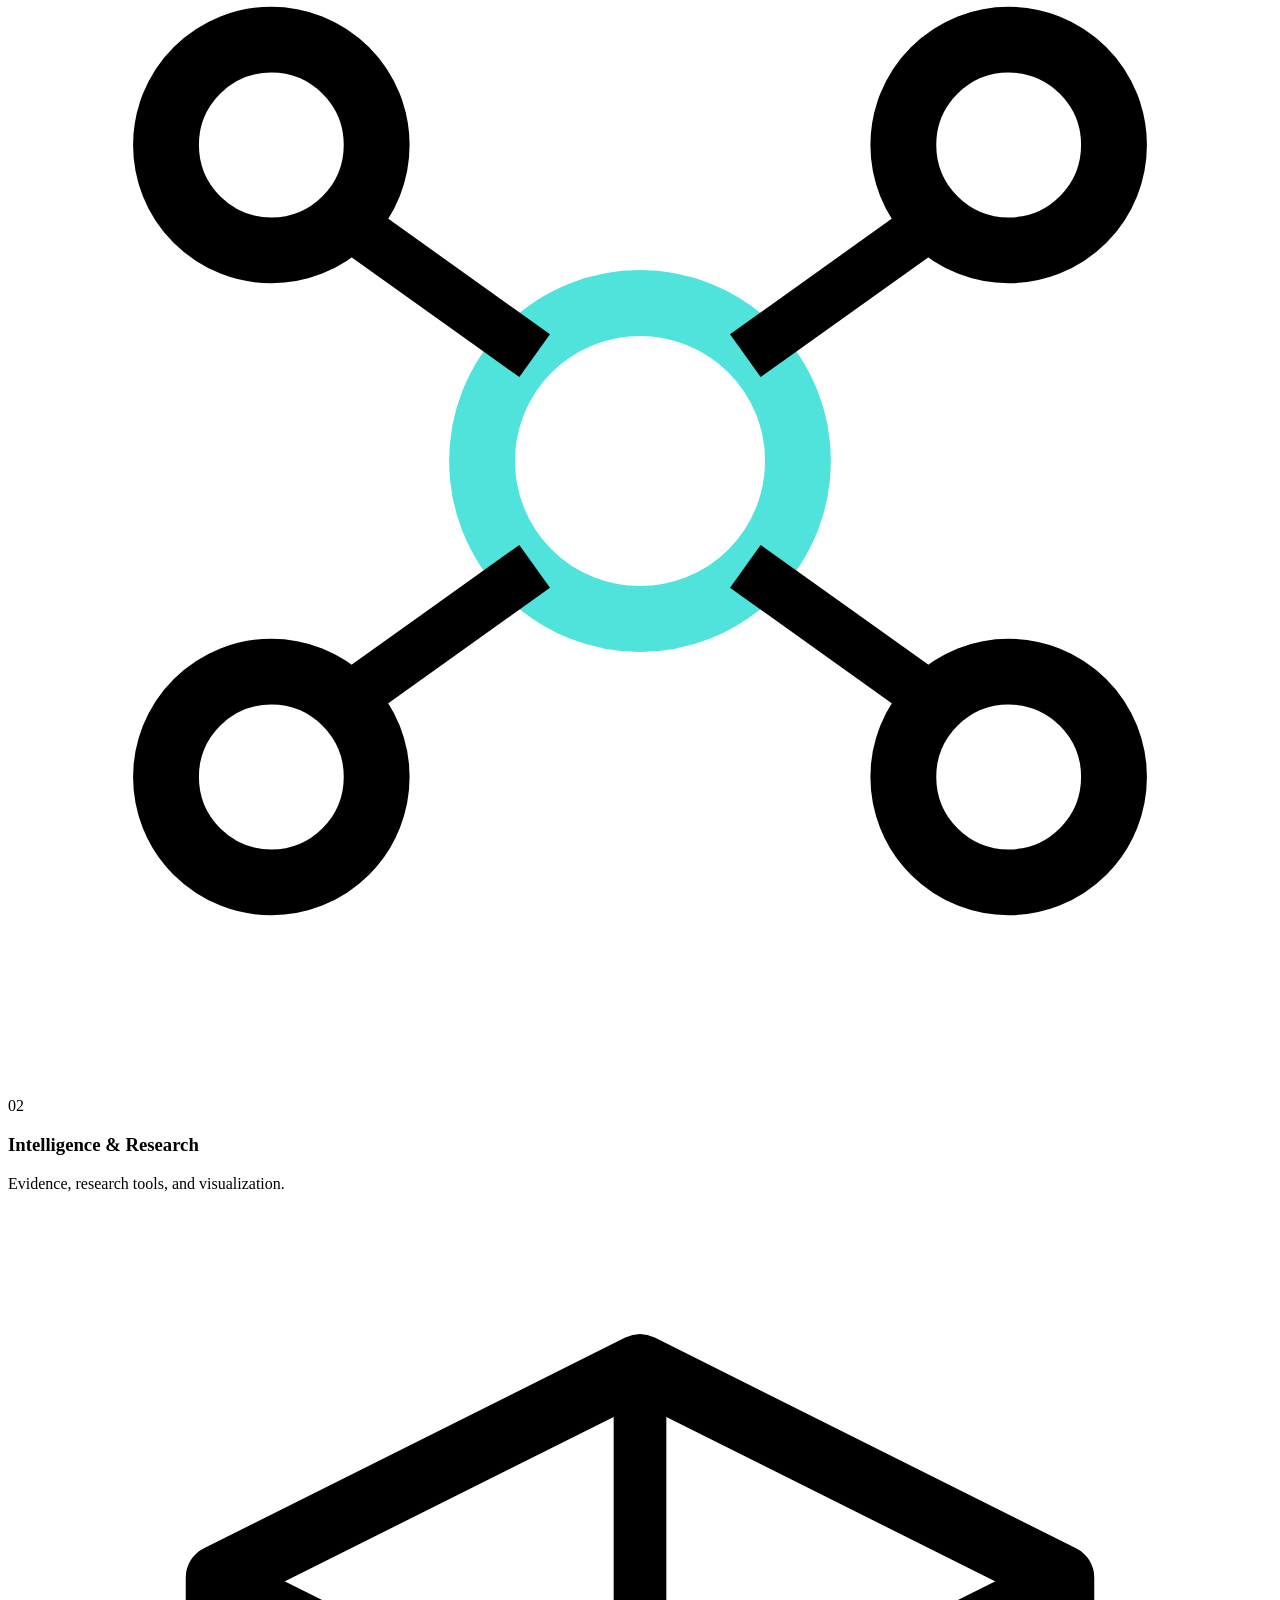
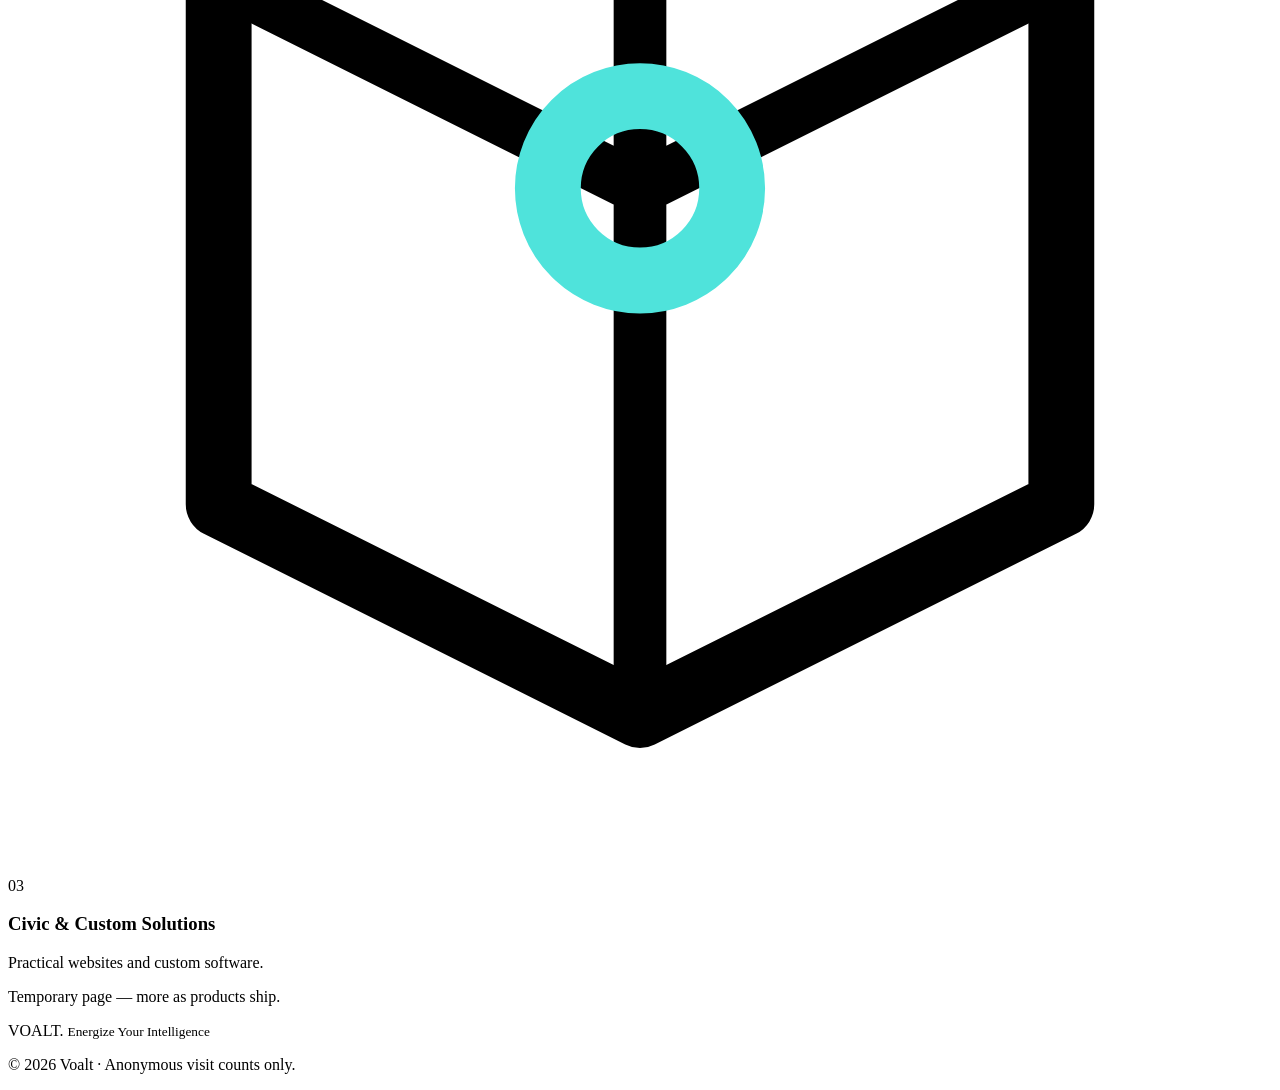
==== commit c4d7a5f3: "Trim landing page to the minimum and liven up the valence animation" ====
--- a/site/index.html
+++ b/site/index.html
@@ -4,10 +4,10 @@
   <meta charset="utf-8">
   <meta name="viewport" content="width=device-width, initial-scale=1">
   <meta name="theme-color" content="#081d3b">
-  <meta name="description" content="Voalt — Energize Your Intelligence. Software, intelligence, and practical solutions built to turn ideas into working systems.">
+  <meta name="description" content="Voalt — Energize Your Intelligence.">
   <meta property="og:type" content="website">
   <meta property="og:title" content="Voalt — Energize Your Intelligence">
-  <meta property="og:description" content="Software, intelligence, and practical solutions built to turn ideas into working systems.">
+  <meta property="og:description" content="Voalt — Energize Your Intelligence.">
   <meta property="og:url" content="https://voalt.co/">
   <link rel="canonical" href="https://voalt.co/">
   <link rel="icon" type="image/svg+xml" href="/favicon.svg">
@@ -25,17 +25,10 @@
       <span class="mark" aria-hidden="true"><svg viewBox="0 0 40 40" fill="none"><path d="M8 7h8l5 15 5-15h8L23 34h-6L8 7Z" stroke="currentColor" stroke-width="2.8" stroke-linejoin="round"/><path d="M20.5 5.5v10.7" stroke="#4fe3db" stroke-width="3" stroke-linecap="round"/></svg></span>
       <span>VOALT<span class="brand-dot">.</span></span>
     </a>
-    <button class="menu-button" type="button" aria-expanded="false" aria-controls="main-nav" aria-label="Menu">
-      <span aria-hidden="true"></span><span aria-hidden="true"></span><span aria-hidden="true"></span>
+    <button class="theme-toggle" type="button" aria-label="Switch to light mode" aria-pressed="false">
+      <span class="theme-icon" aria-hidden="true">☾</span>
+      <span class="theme-label">Dark</span>
     </button>
-    <nav id="main-nav" aria-label="Main navigation">
-      <a href="#explore">Explore</a>
-      <a href="#about">About</a>
-      <button class="theme-toggle" type="button" aria-label="Switch to light mode" aria-pressed="false">
-        <span class="theme-icon" aria-hidden="true">☾</span>
-        <span class="theme-label">Dark</span>
-      </button>
-    </nav>
   </header>
 
   <main id="main">
@@ -46,24 +39,16 @@
         <p class="lead">Software, intelligence, and practical solutions built to turn ideas into working systems.</p>
         <div class="hero-actions">
           <a class="button button-primary" href="#explore">Explore Voalt <span aria-hidden="true">↘</span></a>
-          <a class="button button-secondary" href="#building">See the work <span aria-hidden="true">↘</span></a>
         </div>
-        <p class="launch-note"><span aria-hidden="true">●</span> Temporary landing page · No accounts · Anonymous visit counts only</p>
       </div>
       <div class="hero-graphic" aria-hidden="true">
         <div class="orbit orbit-one"></div><div class="orbit orbit-two"></div><div class="orbit orbit-three"></div>
         <span class="node n1"></span><span class="node n2"></span><span class="node n3"></span><span class="node n4"></span><span class="node n5"></span>
         <div class="core">V<span>.</span></div>
-        <span class="diagram-label label-one">Software</span><span class="diagram-label label-two">Intelligence</span><span class="diagram-label label-three">Civic</span>
       </div>
     </section>
 
-    <section class="lanes section wrap" id="explore" aria-labelledby="lanes-heading">
-      <div class="section-heading">
-        <span class="kicker">Explore</span>
-        <h2 id="lanes-heading">Three lanes, one standard: described as it actually is.</h2>
-        <p class="section-intro">Each area is at a different stage. This page says which, rather than rounding up.</p>
-      </div>
+    <section class="lanes section wrap" id="explore" aria-label="What Voalt covers">
       <div class="lane-grid">
         <article class="lane">
           <div class="lane-icon" aria-hidden="true">
@@ -71,8 +56,7 @@
           </div>
           <span class="lane-number">01</span>
           <h3>Software &amp; Applications</h3>
-          <p>Applications, productivity tools, creative software, and emerging platforms — built in small, testable pieces.</p>
-          <a class="lane-link" href="#building">See the work <span aria-hidden="true">→</span></a>
+          <p>Applications, productivity tools, creative software.</p>
         </article>
         <article class="lane">
           <div class="lane-icon" aria-hidden="true">
@@ -80,8 +64,7 @@
           </div>
           <span class="lane-number">02</span>
           <h3>Intelligence &amp; Research</h3>
-          <p>Open-source intelligence, structured evidence, research tools, and visualization — systems that turn information into usable understanding, with sources and corrections kept attached.</p>
-          <a class="lane-link" href="#building">See the work <span aria-hidden="true">→</span></a>
+          <p>Evidence, research tools, and visualization.</p>
         </article>
         <article class="lane">
           <div class="lane-icon" aria-hidden="true">
@@ -89,74 +72,17 @@
           </div>
           <span class="lane-number">03</span>
           <h3>Civic &amp; Custom Solutions</h3>
-          <p>Practical websites, purpose-built digital systems, and custom software — built to a stated need, in stages, without overstating what exists.</p>
-          <a class="lane-link" href="#building">See the work <span aria-hidden="true">→</span></a>
+          <p>Practical websites and custom software.</p>
         </article>
       </div>
-    </section>
-
-    <section class="section wrap about" id="about" aria-labelledby="about-heading">
-      <div class="section-lead">
-        <span class="kicker">About</span>
-        <h2 id="about-heading">What Voalt is</h2>
-      </div>
-      <div class="about-body">
-        <p><strong>What it is.</strong> Voalt is a software brand.</p>
-        <p><strong>What is built.</strong> Applied software in three areas: geographic information systems and civic data; evidence and research tooling; creative and practical applications.</p>
-        <p><strong>How it is built.</strong> Small, testable pieces, written and verified by one developer. Claims about the software are meant to be reproducible, not persuasive.</p>
-        <p><strong>Where it stands.</strong> Early. One working prototype runs locally, other work is in progress, and no product is generally available.</p>
-      </div>
-    </section>
-
-    <section class="section wrap building" id="building" aria-labelledby="building-heading">
-      <div class="section-heading">
-        <span class="kicker">What we are building</span>
-        <h2 id="building-heading">Work, and the stage it is at</h2>
-        <p class="section-intro">Updated 12 November 2026. Nothing on this page links to a product you cannot actually open.</p>
-      </div>
-      <div class="work-grid">
-        <article class="work-card">
-          <p class="work-status"><span class="status-dot" aria-hidden="true"></span> Working · local prototype</p>
-          <h3>Civic GIS prototype</h3>
-          <p>An offline-first mapping application: layers and legend, an attribute table, spatial queries over local features, feature editing with undo, GeoJSON import and export, field observation capture, and a read-only connector tested against public ArcGIS REST services.</p>
-          <p>It runs on a local machine. It is not hosted, has no accounts, and holds no municipal data. Its automated test suite passes, and it was built to understand what a municipal GIS workflow actually requires.</p>
-        </article>
-        <article class="work-card">
-          <p class="work-status"><span class="status-dot" aria-hidden="true"></span> In development</p>
-          <h3>Evidence and research tooling</h3>
-          <p>Software for assembling sources, keeping corrections and revisions attached to what they change, and making the difference between a claim and a finding visible.</p>
-          <p>This work is not open to new users. Earlier experiments in this area are closed while the foundations are rebuilt; no sign-up is offered here.</p>
-        </article>
-        <article class="work-card">
-          <p class="work-status"><span class="status-dot" aria-hidden="true"></span> Various stages</p>
-          <h3>Creative and practical applications</h3>
-          <p>Smaller tools and experiments — some finished and used privately, some prototypes, some sketches that may never ship.</p>
-          <p>They are listed here as a category rather than as products, because none of them is ready to be presented as one.</p>
-        </article>
-      </div>
-    </section>
-
-    <section class="section wrap limits" id="limits" aria-labelledby="limits-heading">
-      <div class="section-heading">
-        <span class="kicker">Limits</span>
-        <h2 id="limits-heading">What is not claimed</h2>
-        <p class="section-intro">Read this before relying on anything above. A short page about unfinished work is only useful if its limits are stated as plainly as its progress.</p>
-      </div>
-      <ul class="claims">
-        <li><strong>Not an Esri partner, reseller, or certified integrator.</strong> Any Esri product named in technical material is used as a reference for interoperability, not as a partnership.</li>
-        <li><strong>No government contract and no government customer.</strong> Nothing here implies a government review, endorsement, or affiliation.</li>
-        <li><strong>No certifications, audits, or compliance attestations.</strong> No security certification, accessibility certification, or outside audit has been completed.</li>
-        <li><strong>No testimonials, case studies, or client logos.</strong> There are none to show, so none are shown.</li>
-        <li><strong>Not a finished suite.</strong> The software is in progress. Descriptions above are of what exists now, not of a roadmap promise.</li>
-        <li><strong>Anonymous analytics only.</strong> Cloudflare Web Analytics counts visits in aggregate — no cookies, no personal data, no individual tracking. No accounts, no sign-up.</li>
-      </ul>
+      <p class="closing-note">Temporary page — more as products ship.</p>
     </section>
 
   </main>
 
   <footer class="site-footer wrap">
     <div class="footer-brand">VOALT<span>.</span> <small>Energize Your Intelligence</small></div>
-    <p>© 2026 Voalt · Last updated 12 November 2026 · Static HTML, CSS, and one local script — anonymous visit counts only.</p>
+    <p>© 2026 Voalt · Anonymous visit counts only.</p>
   </footer>
 </body>
 </html>
